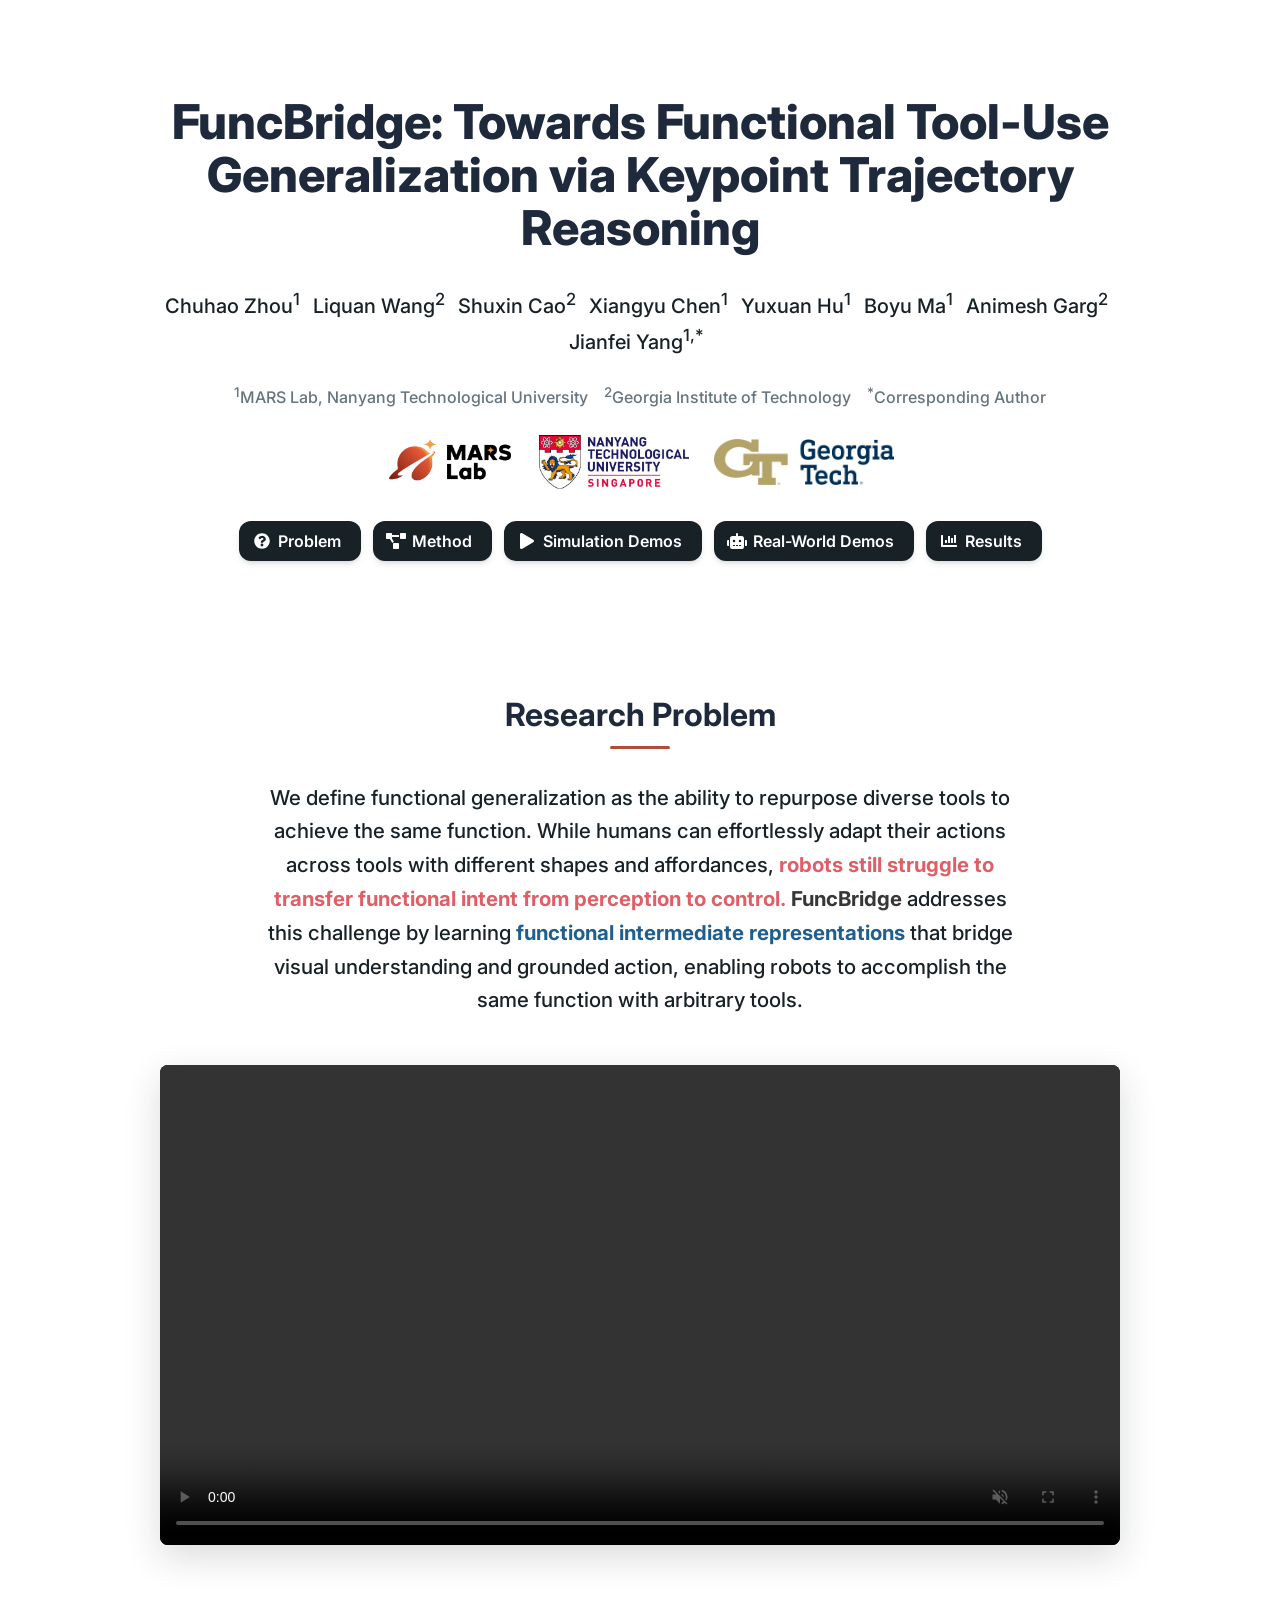
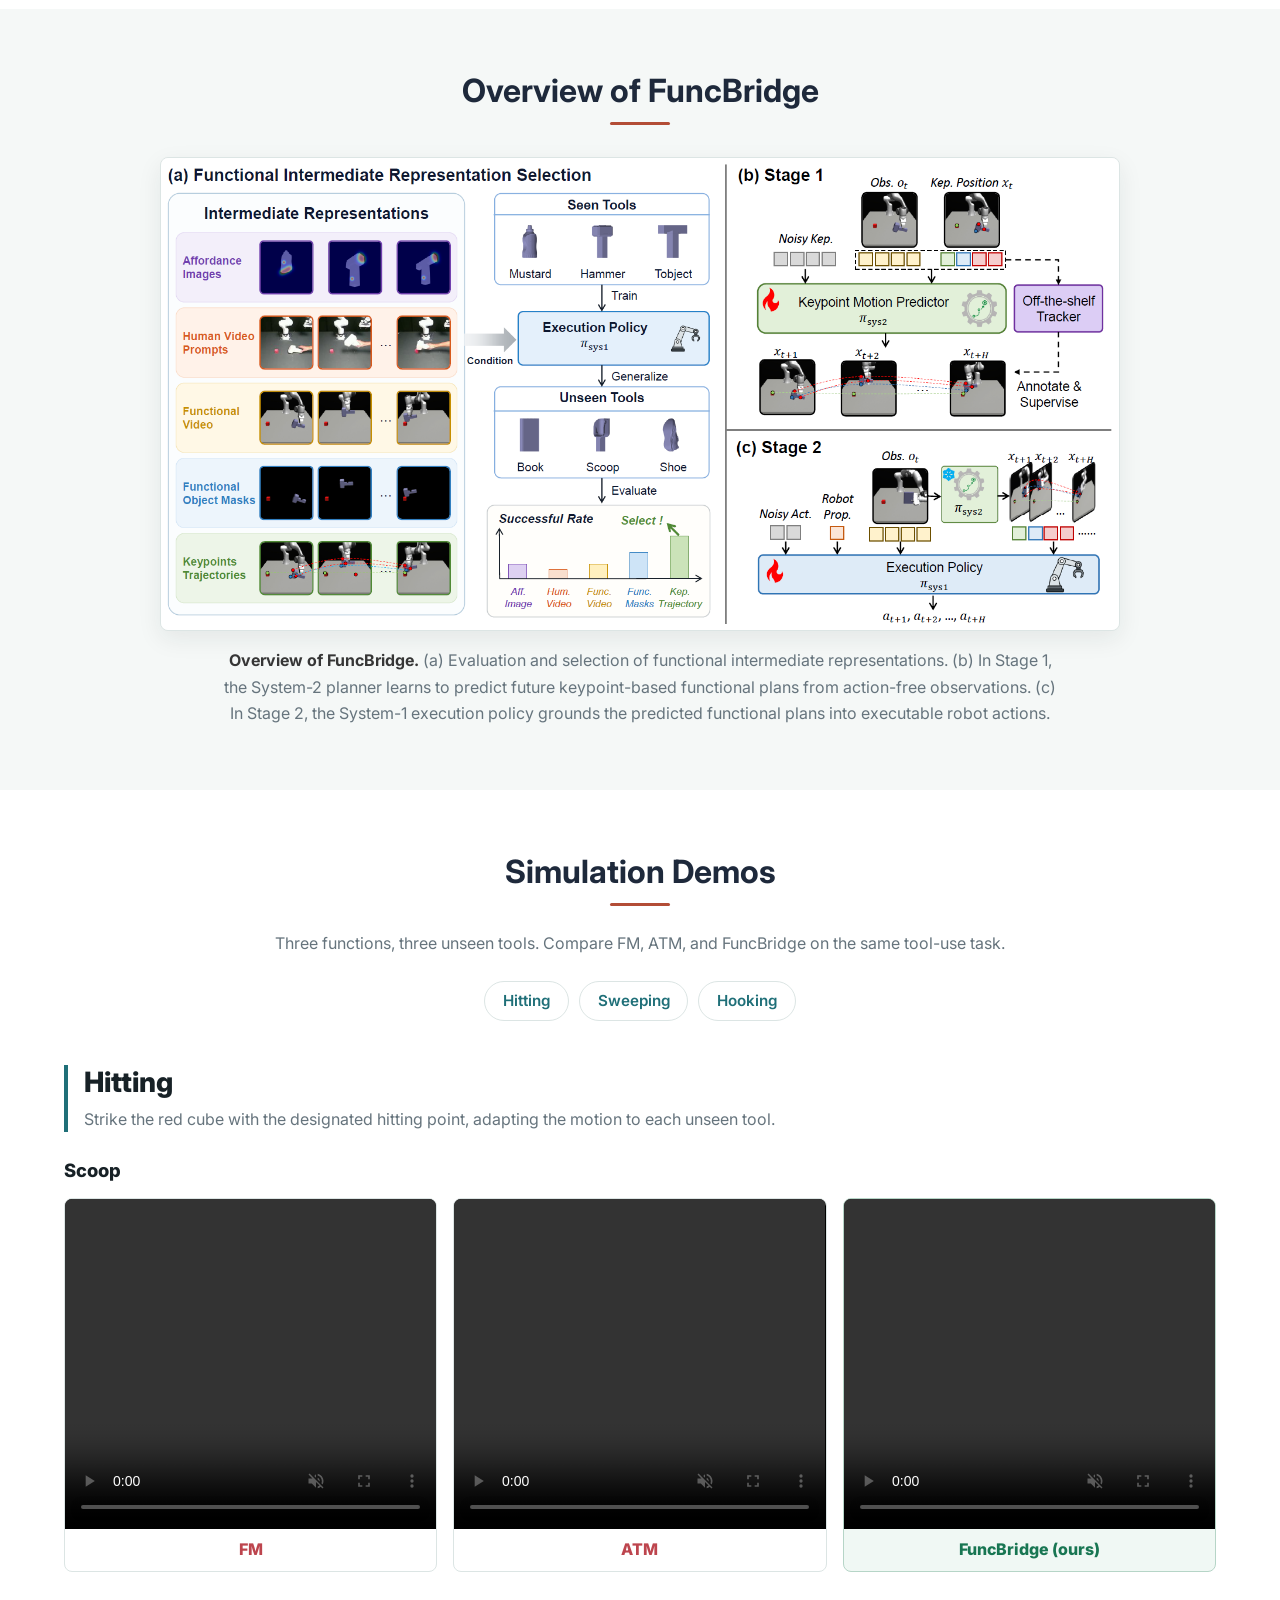
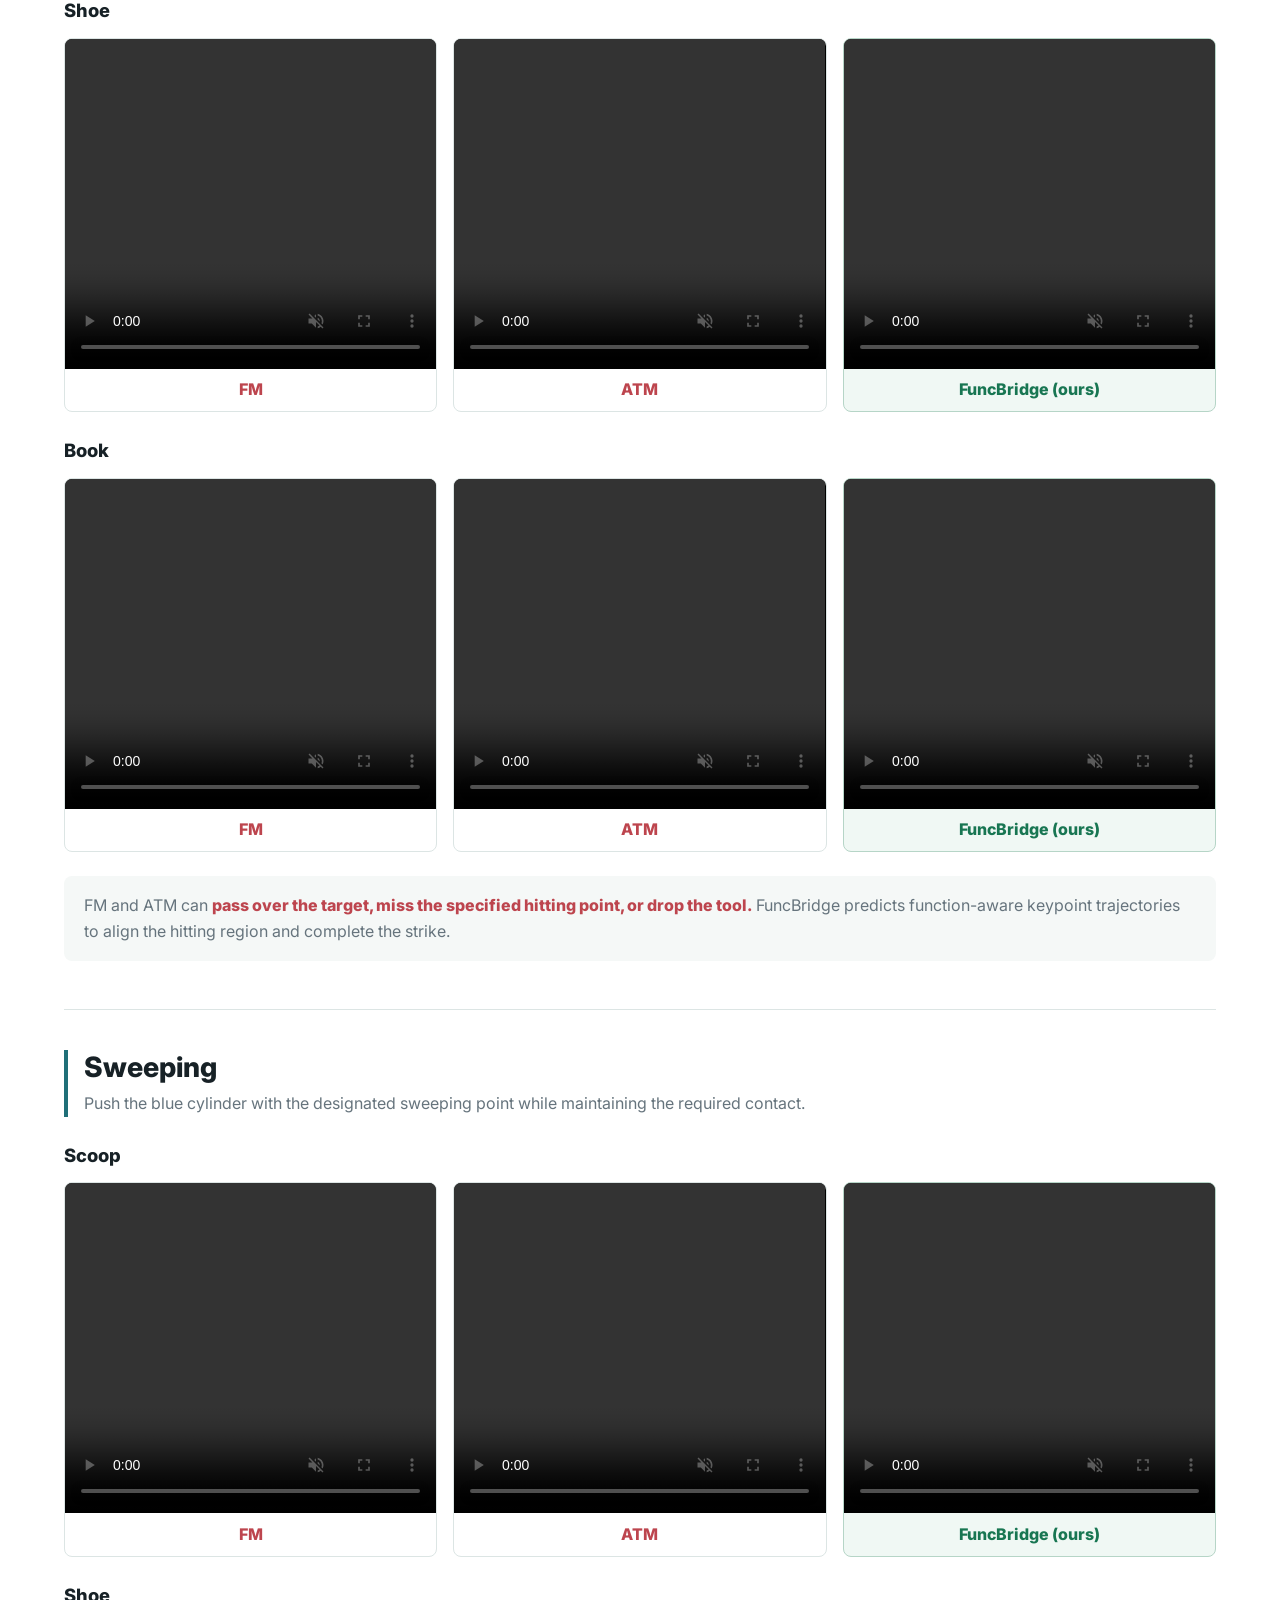
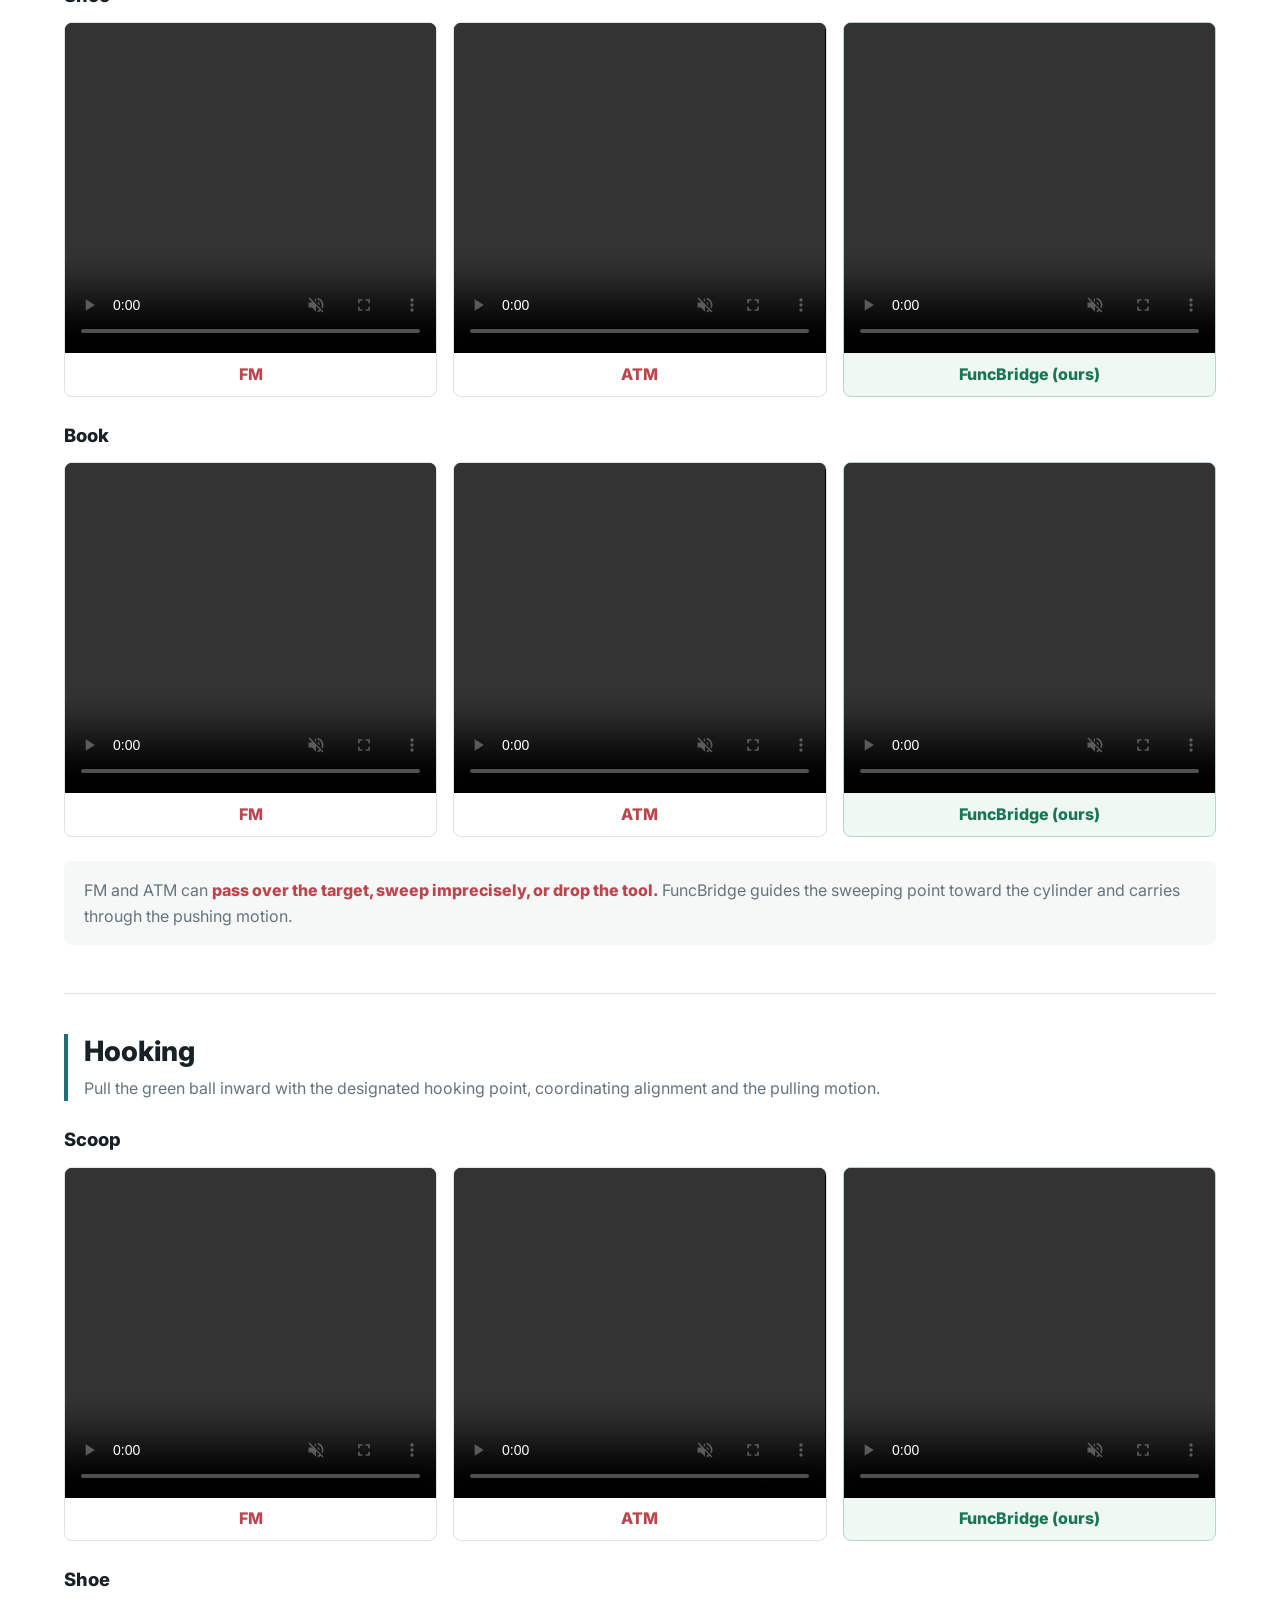
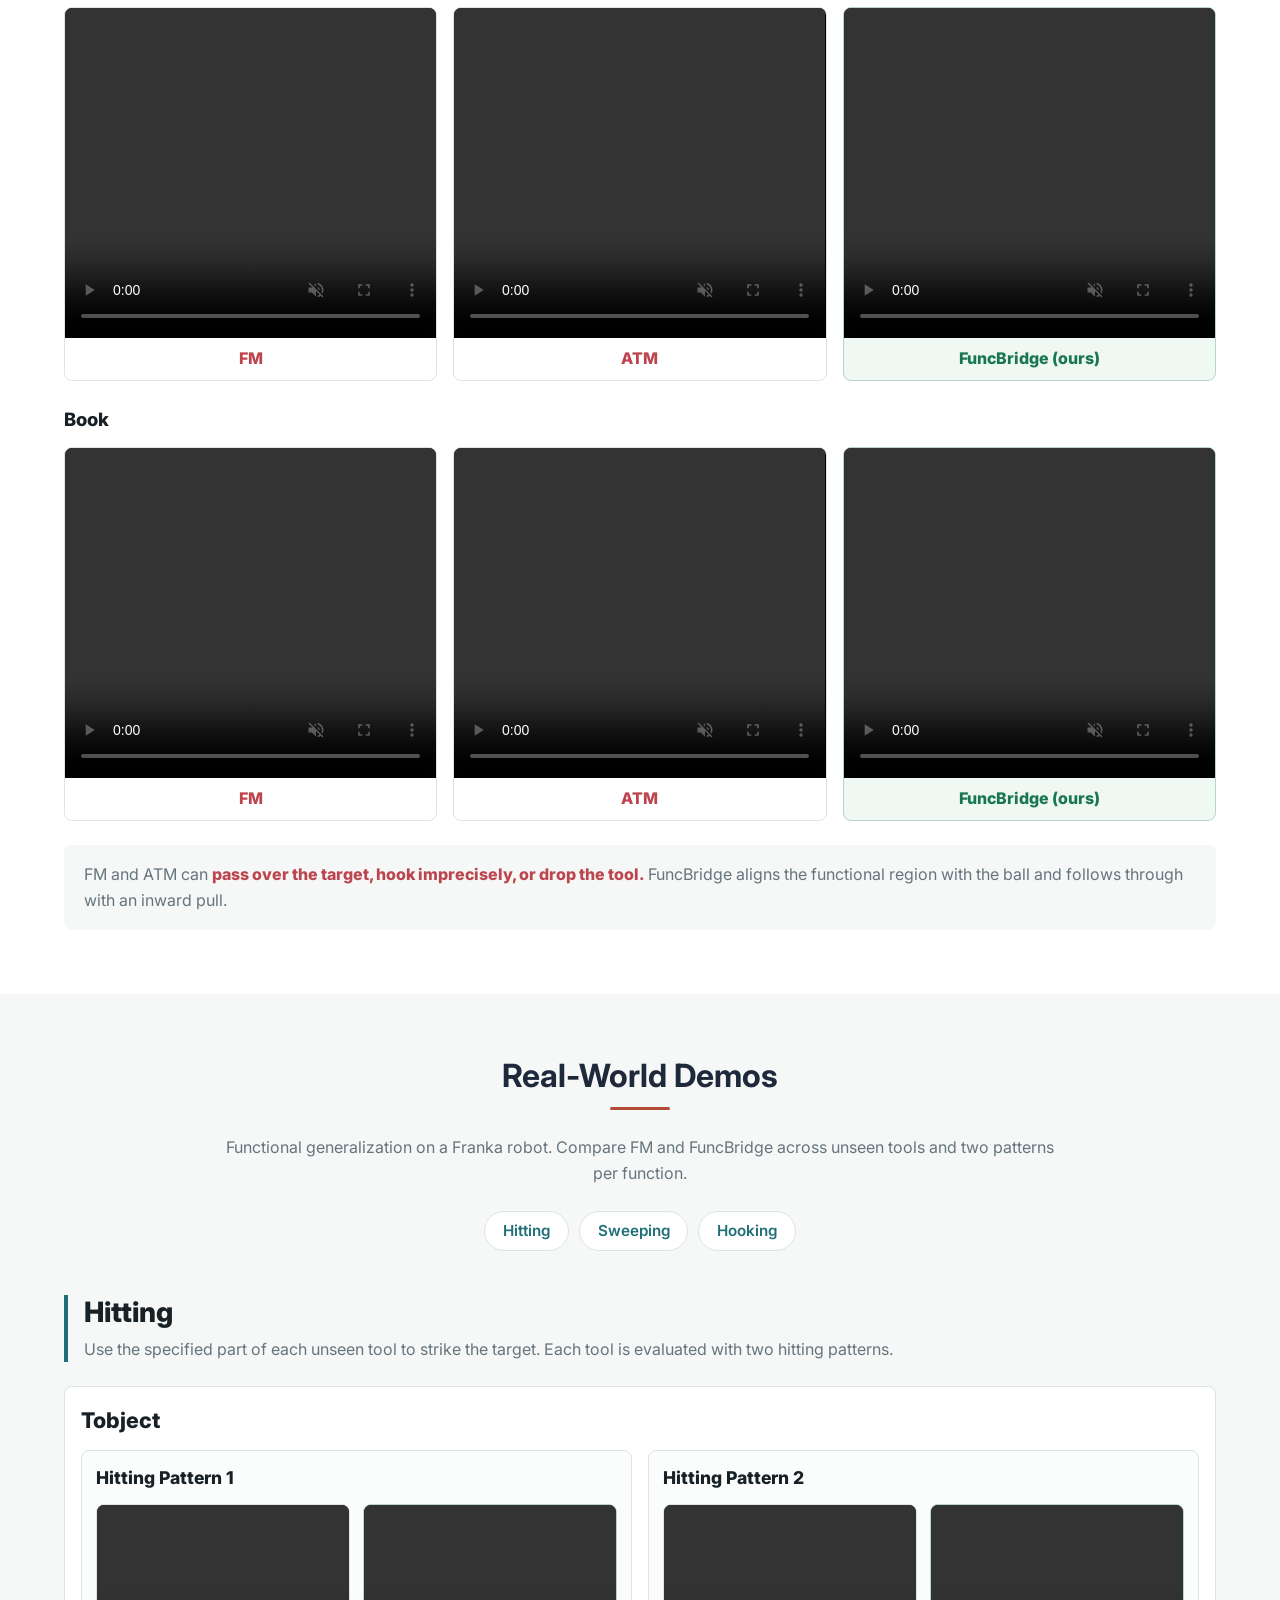
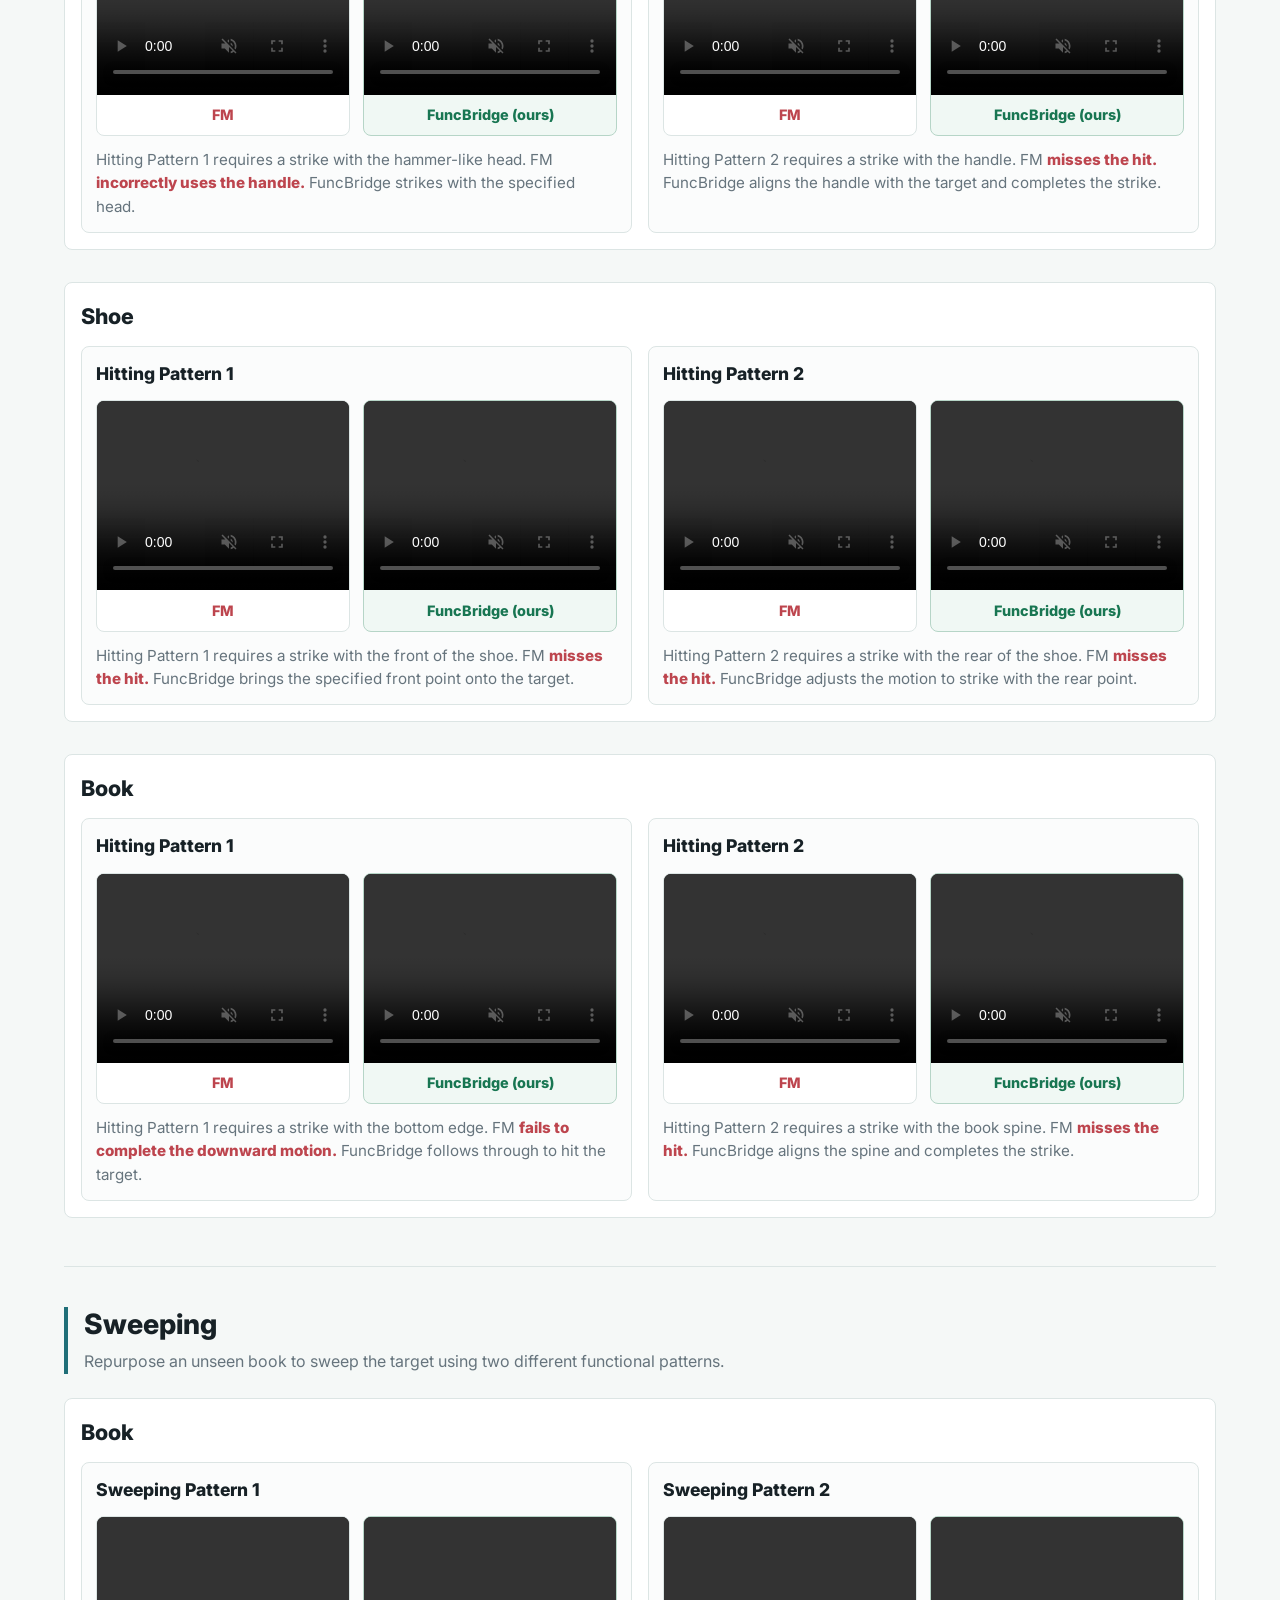
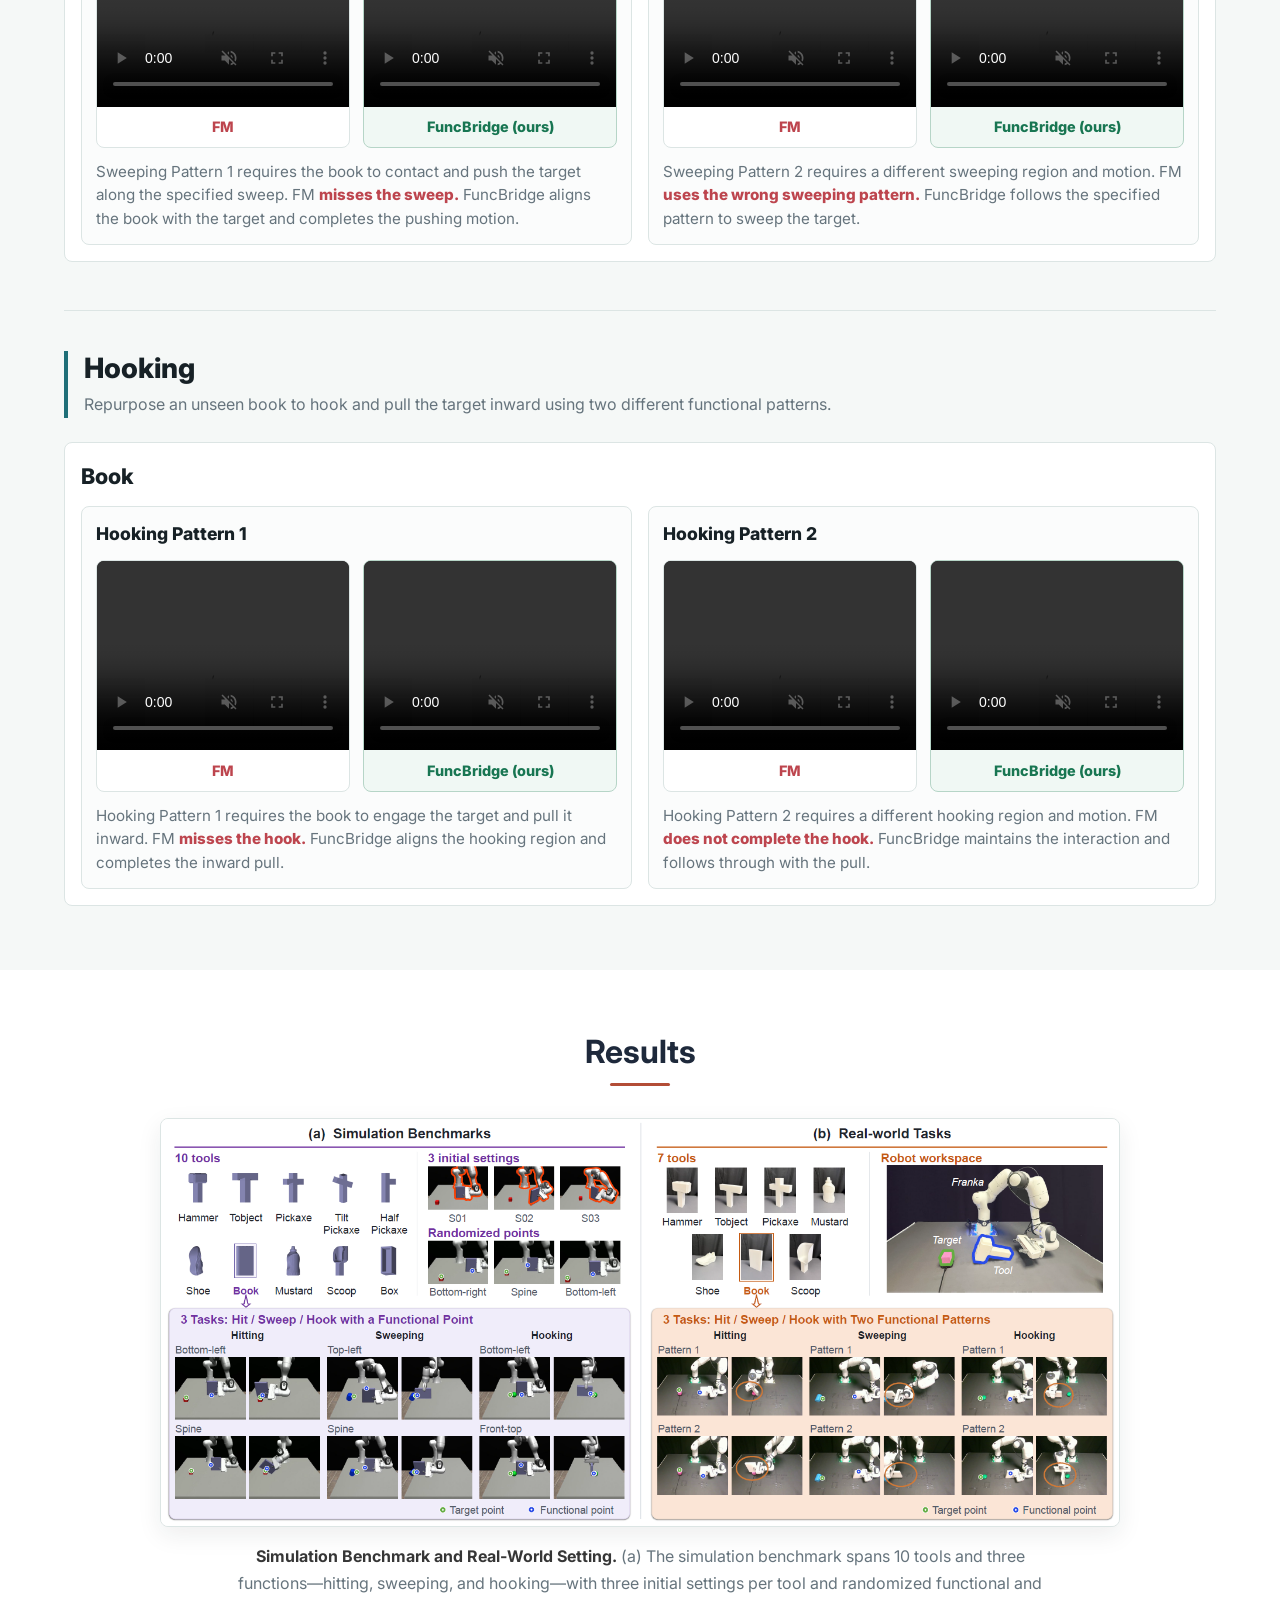
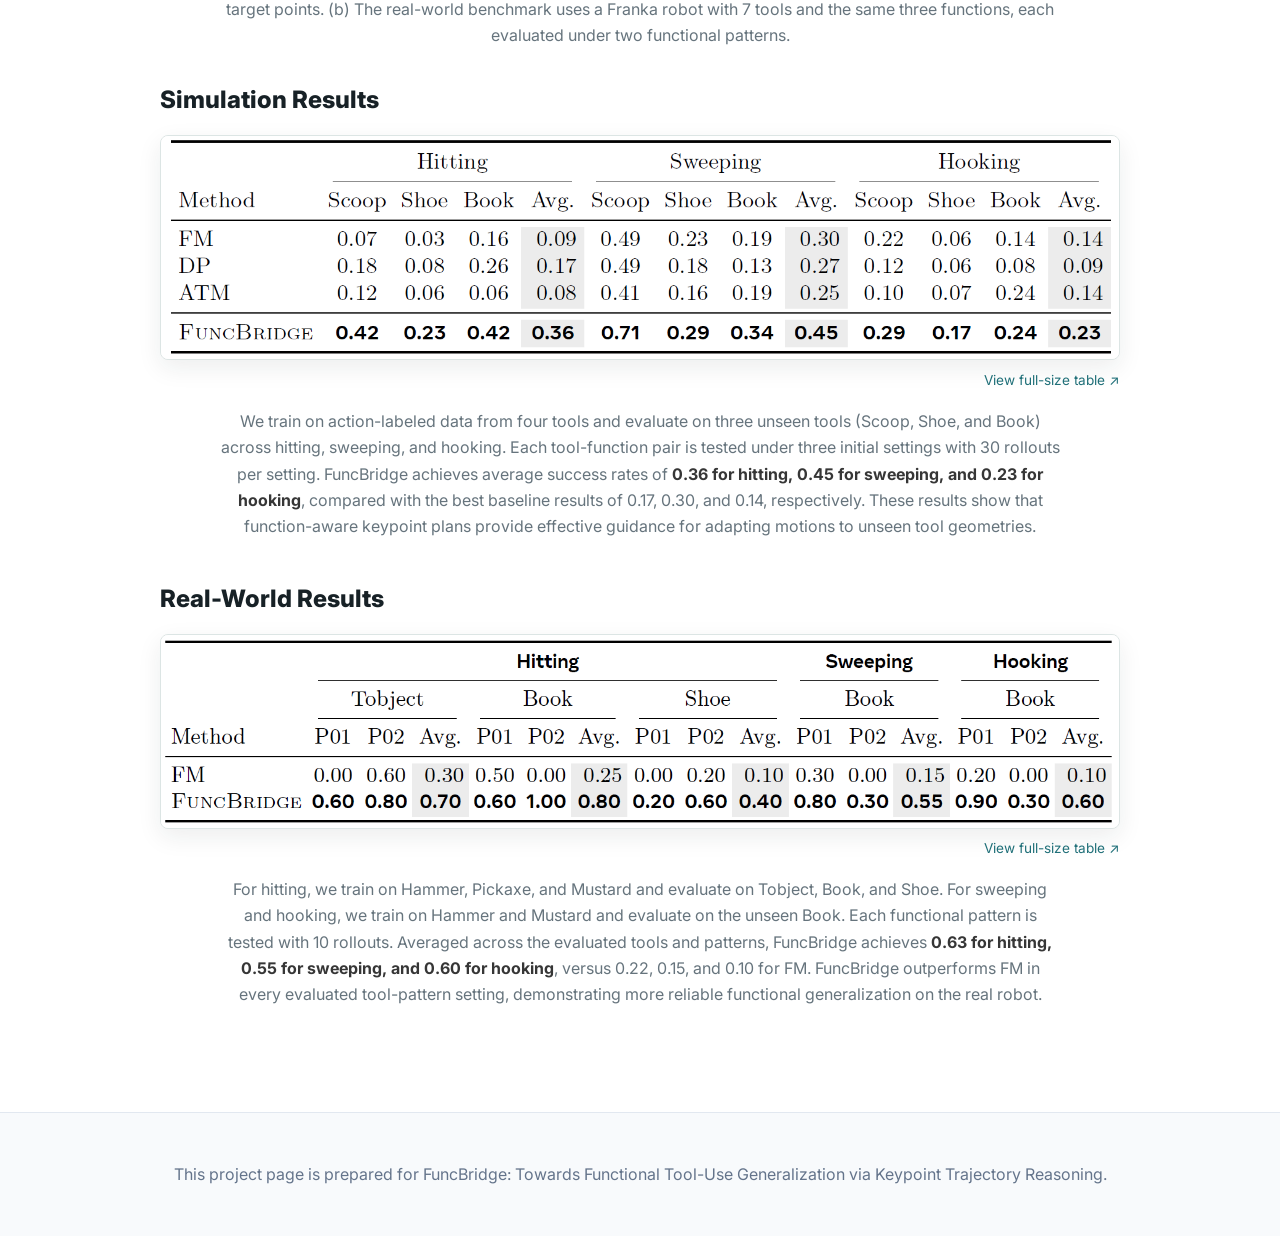
==== FuncBridge/index.html @ 4d9b16c4 "Update FuncBridge project page with multi-function demos" ====
<!DOCTYPE html>
<html lang="en">
<head>
  <meta charset="utf-8">
  <meta name="viewport" content="width=device-width, initial-scale=1">
  <meta name="title" content="FuncBridge: Towards Functional Tool-Use Generalization via Keypoint Trajectory Reasoning">
  <meta name="description" content="FuncBridge uses action-aware keypoint guidance to transfer tool-use functions to unseen tools.">
  <meta name="keywords" content="FuncBridge, functional generalization, robotic tool use, keypoint trajectories, affordance, manipulation">
  <meta name="author" content="Chuhao Zhou, Liquan Wang, Shuxin Cao, Xiangyu Chen, Yuxuan Hu, Boyu Ma, Animesh Garg, Jianfei Yang">
  <meta name="robots" content="index, follow">
  <meta name="theme-color" content="#1f6f78">

  <meta property="og:type" content="article">
  <meta property="og:site_name" content="FuncBridge Project Page">
  <meta property="og:title" content="FuncBridge: Towards Functional Tool-Use Generalization via Keypoint Trajectory Reasoning">
  <meta property="og:description" content="Action-aware keypoint guidance for functional tool-use generalization.">
  <meta property="og:image" content="static/images/figures/teaser_v2.png">
  <meta property="og:image:alt" content="FuncBridge teaser">

  <meta name="twitter:card" content="summary_large_image">
  <meta name="twitter:title" content="FuncBridge: Towards Functional Tool-Use Generalization via Keypoint Trajectory Reasoning">
  <meta name="twitter:description" content="Action-aware keypoint guidance for functional tool-use generalization.">
  <meta name="twitter:image" content="static/images/figures/teaser_v2.png">

  <meta name="citation_title" content="FuncBridge: Towards Functional Tool-Use Generalization via Keypoint Trajectory Reasoning">
  <meta name="citation_author" content="Zhou, Chuhao">
  <meta name="citation_author" content="Wang, Liquan">
  <meta name="citation_author" content="Cao, Shuxin">
  <meta name="citation_author" content="Chen, Xiangyu">
  <meta name="citation_author" content="Hu, Yuxuan">
  <meta name="citation_author" content="Ma, Boyu">
  <meta name="citation_author" content="Garg, Animesh">
  <meta name="citation_author" content="Yang, Jianfei">
  <meta name="citation_publication_date" content="2026">
  <meta name="citation_pdf_url" content="static/pdfs/FuncBridge_arXiv.pdf">

  <title>FuncBridge | Functional Tool-Use Generalization</title>

  <link rel="icon" type="image/svg+xml" href="static/images/favicon.svg">
  <link rel="stylesheet" href="static/css/bulma.min.css">
  <link rel="stylesheet" href="static/css/index.css">
  <link rel="preload" href="static/css/fontawesome.all.min.css" as="style" onload="this.onload=null;this.rel='stylesheet'">
  <noscript><link rel="stylesheet" href="static/css/fontawesome.all.min.css"></noscript>
  <link rel="preconnect" href="https://fonts.googleapis.com">
  <link rel="preconnect" href="https://fonts.gstatic.com" crossorigin>
  <link href="https://fonts.googleapis.com/css2?family=Inter:wght@400;500;600;700;800&display=swap" rel="stylesheet">

  <script defer src="static/js/fontawesome.all.min.js"></script>
  <script defer src="static/js/index.js"></script>
</head>
<body>
  <button class="scroll-to-top" onclick="scrollToTop()" title="Scroll to top" aria-label="Scroll to top">
    <i class="fas fa-chevron-up"></i>
  </button>

  <main id="main-content">
    <section class="hero publication-header forge-hero">
      <div class="hero-body">
        <div class="container is-max-desktop has-text-centered">
          <h1 class="title is-1 publication-title">FuncBridge: Towards Functional Tool-Use Generalization via Keypoint Trajectory Reasoning</h1>
          <div class="is-size-5 publication-authors">
            <span class="author-block">Chuhao Zhou<sup>1</sup></span>
            <span class="author-block">Liquan Wang<sup>2</sup></span>
            <span class="author-block">Shuxin Cao<sup>2</sup></span>
            <span class="author-block">Xiangyu Chen<sup>1</sup></span>
            <span class="author-block">Yuxuan Hu<sup>1</sup></span>
            <span class="author-block">Boyu Ma<sup>1</sup></span>
            <span class="author-block">Animesh Garg<sup>2</sup></span>
            <span class="author-block">Jianfei Yang<sup>1,*</sup></span>
          </div>
          <div class="is-size-5 publication-authors affiliations">
            <span><sup>1</sup>MARS Lab, Nanyang Technological University</span>
            <span><sup>2</sup>Georgia Institute of Technology</span>
            <span><sup>*</sup>Corresponding Author</span>
          </div>
          <div class="institution-logos" aria-label="Affiliated institutions">
            <img src="static/images/mars-lab.png" alt="MARS Lab logo">
            <img src="static/images/ntu.jpg" alt="Nanyang Technological University logo">
            <img src="static/images/GT.png" alt="Georgia Institute of Technology logo">
          </div>
          <div class="publication-links">
            <span class="link-block"><a href="#problem" class="external-link button is-normal is-rounded is-dark"><span class="icon"><i class="fas fa-question-circle"></i></span><span>Problem</span></a></span>
            <span class="link-block"><a href="#overview" class="external-link button is-normal is-rounded is-dark"><span class="icon"><i class="fas fa-project-diagram"></i></span><span>Method</span></a></span>
            <span class="link-block"><a href="#simulation-demos" class="external-link button is-normal is-rounded is-dark"><span class="icon"><i class="fas fa-play"></i></span><span>Simulation Demos</span></a></span>
            <span class="link-block"><a href="#real-world-demos" class="external-link button is-normal is-rounded is-dark"><span class="icon"><i class="fas fa-robot"></i></span><span>Real-World Demos</span></a></span>
            <span class="link-block"><a href="#results" class="external-link button is-normal is-rounded is-dark"><span class="icon"><i class="fas fa-chart-bar"></i></span><span>Results</span></a></span>
            <!-- <span class="link-block"><a href="#BibTeX" class="external-link button is-normal is-rounded is-dark"><span class="icon"><i class="fas fa-quote-right"></i></span><span>BibTex</span></a></span> -->
          </div>
        </div>
      </div>
    </section>

    <section class="section" id="problem">
      <div class="container is-max-desktop">
        <div class="columns is-centered has-text-centered">
          <div class="column is-four-fifths">
            <h2 class="title is-3">Research Problem</h2>
            <p class="lead-text">
              We define functional generalization as the ability to repurpose diverse tools to achieve the same function.
              While humans can effortlessly adapt their actions across tools with different shapes and affordances, <strong style="color: #df5f67;">robots still struggle to transfer functional intent from perception to control.</strong>
              <strong>FuncBridge</strong> addresses this challenge by learning <strong style="color: #1f5f8f;">functional intermediate representations</strong> that bridge visual understanding and grounded action, enabling robots to accomplish the same function with arbitrary tools.
            </p>
          </div>
        </div>
        <video class="main-video" autoplay controls muted loop playsinline preload="metadata">
          <source src="static/videos/intro_video.mp4" type="video/mp4">
        </video>
      </div>
    </section>

    <section class="section is-light" id="overview">
      <div class="container is-max-desktop">
        <h2 class="title is-3 has-text-centered">Overview of FuncBridge</h2>
        <figure class="figure-block">
          <img src="static/images/figures/main_pipeline.png" alt="FuncBridge method overview" loading="lazy">
          <figcaption>
            <strong>Overview of FuncBridge.</strong> (a) Evaluation and selection of functional intermediate representations. (b) In Stage 1,
            the System-2 planner learns to predict future keypoint-based functional plans from action-free observations. (c) In
            Stage 2, the System-1 execution policy grounds the predicted functional plans into executable robot actions.
          </figcaption>
        </figure>
      </div>
    </section>

    <section class="section demos-section" id="simulation-demos" aria-labelledby="simulation-title">
      <div class="container is-max-widescreen">
        <span id="demos" class="anchor-alias" aria-hidden="true"></span>
        <h2 class="title is-3 has-text-centered" id="simulation-title">Simulation Demos</h2>
        <p class="section-intro">Three functions, three unseen tools. Compare FM, ATM, and FuncBridge on the same tool-use task.</p>
        <nav class="function-nav" aria-label="Simulation functions"><a href="#simulation-hitting">Hitting</a><a href="#simulation-sweeping">Sweeping</a><a href="#simulation-hooking">Hooking</a></nav>
        <section class="function-block" id="simulation-hitting" aria-labelledby="simulation-hitting-title">
          <div class="function-heading">
            <h3 id="simulation-hitting-title">Hitting</h3>
            <p>Strike the red cube with the designated hitting point, adapting the motion to each unseen tool.</p>
          </div>
          <div class="simulation-tool">
            <h4 class="tool-demo-title">Scoop</h4>
            <div class="demo-grid method-demo-grid">
              <figure class="demo-video demo-video-fm">
                <video controls muted loop playsinline preload="none" data-autoplay aria-label="Simulation Hitting with Scoop — FM"><source src="static/videos/simulations/hitting/scoop/fm.mp4" type="video/mp4">Your browser does not support embedded video. <a href="static/videos/simulations/hitting/scoop/fm.mp4">Download this video</a>.</video>
                <figcaption class="method-caption caption-fm">FM</figcaption>
              </figure>
              <figure class="demo-video demo-video-fm">
                <video controls muted loop playsinline preload="none" data-autoplay aria-label="Simulation Hitting with Scoop — ATM"><source src="static/videos/simulations/hitting/scoop/atm.mp4" type="video/mp4">Your browser does not support embedded video. <a href="static/videos/simulations/hitting/scoop/atm.mp4">Download this video</a>.</video>
                <figcaption class="method-caption caption-fm">ATM</figcaption>
              </figure>
              <figure class="demo-video demo-video-ours">
                <video controls muted loop playsinline preload="none" data-autoplay aria-label="Simulation Hitting with Scoop — FuncBridge (ours)"><source src="static/videos/simulations/hitting/scoop/ours.mp4" type="video/mp4">Your browser does not support embedded video. <a href="static/videos/simulations/hitting/scoop/ours.mp4">Download this video</a>.</video>
                <figcaption class="method-caption caption-ours">FuncBridge (ours)</figcaption>
              </figure>
            </div>
          </div>
          <div class="simulation-tool">
            <h4 class="tool-demo-title">Shoe</h4>
            <div class="demo-grid method-demo-grid">
              <figure class="demo-video demo-video-fm">
                <video controls muted loop playsinline preload="none" data-autoplay aria-label="Simulation Hitting with Shoe — FM"><source src="static/videos/simulations/hitting/shoe/fm.mp4" type="video/mp4">Your browser does not support embedded video. <a href="static/videos/simulations/hitting/shoe/fm.mp4">Download this video</a>.</video>
                <figcaption class="method-caption caption-fm">FM</figcaption>
              </figure>
              <figure class="demo-video demo-video-fm">
                <video controls muted loop playsinline preload="none" data-autoplay aria-label="Simulation Hitting with Shoe — ATM"><source src="static/videos/simulations/hitting/shoe/atm.mp4" type="video/mp4">Your browser does not support embedded video. <a href="static/videos/simulations/hitting/shoe/atm.mp4">Download this video</a>.</video>
                <figcaption class="method-caption caption-fm">ATM</figcaption>
              </figure>
              <figure class="demo-video demo-video-ours">
                <video controls muted loop playsinline preload="none" data-autoplay aria-label="Simulation Hitting with Shoe — FuncBridge (ours)"><source src="static/videos/simulations/hitting/shoe/ours.mp4" type="video/mp4">Your browser does not support embedded video. <a href="static/videos/simulations/hitting/shoe/ours.mp4">Download this video</a>.</video>
                <figcaption class="method-caption caption-ours">FuncBridge (ours)</figcaption>
              </figure>
            </div>
          </div>
          <div class="simulation-tool">
            <h4 class="tool-demo-title">Book</h4>
            <div class="demo-grid method-demo-grid">
              <figure class="demo-video demo-video-fm">
                <video controls muted loop playsinline preload="none" data-autoplay aria-label="Simulation Hitting with Book — FM"><source src="static/videos/simulations/hitting/book/fm.mp4" type="video/mp4">Your browser does not support embedded video. <a href="static/videos/simulations/hitting/book/fm.mp4">Download this video</a>.</video>
                <figcaption class="method-caption caption-fm">FM</figcaption>
              </figure>
              <figure class="demo-video demo-video-fm">
                <video controls muted loop playsinline preload="none" data-autoplay aria-label="Simulation Hitting with Book — ATM"><source src="static/videos/simulations/hitting/book/atm.mp4" type="video/mp4">Your browser does not support embedded video. <a href="static/videos/simulations/hitting/book/atm.mp4">Download this video</a>.</video>
                <figcaption class="method-caption caption-fm">ATM</figcaption>
              </figure>
              <figure class="demo-video demo-video-ours">
                <video controls muted loop playsinline preload="none" data-autoplay aria-label="Simulation Hitting with Book — FuncBridge (ours)"><source src="static/videos/simulations/hitting/book/ours.mp4" type="video/mp4">Your browser does not support embedded video. <a href="static/videos/simulations/hitting/book/ours.mp4">Download this video</a>.</video>
                <figcaption class="method-caption caption-ours">FuncBridge (ours)</figcaption>
              </figure>
            </div>
          </div>
          <p class="demo-takeaway">FM and ATM can <strong class="failure-emphasis">pass over the target, miss the specified hitting point, or drop the tool.</strong> FuncBridge predicts function-aware keypoint trajectories to align the hitting region and complete the strike.</p>
        </section>

        <section class="function-block" id="simulation-sweeping" aria-labelledby="simulation-sweeping-title">
          <div class="function-heading">
            <h3 id="simulation-sweeping-title">Sweeping</h3>
            <p>Push the blue cylinder with the designated sweeping point while maintaining the required contact.</p>
          </div>
          <div class="simulation-tool">
            <h4 class="tool-demo-title">Scoop</h4>
            <div class="demo-grid method-demo-grid">
              <figure class="demo-video demo-video-fm">
                <video controls muted loop playsinline preload="none" data-autoplay aria-label="Simulation Sweeping with Scoop — FM"><source src="static/videos/simulations/sweeping/scoop/fm.mp4" type="video/mp4">Your browser does not support embedded video. <a href="static/videos/simulations/sweeping/scoop/fm.mp4">Download this video</a>.</video>
                <figcaption class="method-caption caption-fm">FM</figcaption>
              </figure>
              <figure class="demo-video demo-video-fm">
                <video controls muted loop playsinline preload="none" data-autoplay aria-label="Simulation Sweeping with Scoop — ATM"><source src="static/videos/simulations/sweeping/scoop/atm.mp4" type="video/mp4">Your browser does not support embedded video. <a href="static/videos/simulations/sweeping/scoop/atm.mp4">Download this video</a>.</video>
                <figcaption class="method-caption caption-fm">ATM</figcaption>
              </figure>
              <figure class="demo-video demo-video-ours">
                <video controls muted loop playsinline preload="none" data-autoplay aria-label="Simulation Sweeping with Scoop — FuncBridge (ours)"><source src="static/videos/simulations/sweeping/scoop/ours.mp4" type="video/mp4">Your browser does not support embedded video. <a href="static/videos/simulations/sweeping/scoop/ours.mp4">Download this video</a>.</video>
                <figcaption class="method-caption caption-ours">FuncBridge (ours)</figcaption>
              </figure>
            </div>
          </div>
          <div class="simulation-tool">
            <h4 class="tool-demo-title">Shoe</h4>
            <div class="demo-grid method-demo-grid">
              <figure class="demo-video demo-video-fm">
                <video controls muted loop playsinline preload="none" data-autoplay aria-label="Simulation Sweeping with Shoe — FM"><source src="static/videos/simulations/sweeping/shoe/fm.mp4" type="video/mp4">Your browser does not support embedded video. <a href="static/videos/simulations/sweeping/shoe/fm.mp4">Download this video</a>.</video>
                <figcaption class="method-caption caption-fm">FM</figcaption>
              </figure>
              <figure class="demo-video demo-video-fm">
                <video controls muted loop playsinline preload="none" data-autoplay aria-label="Simulation Sweeping with Shoe — ATM"><source src="static/videos/simulations/sweeping/shoe/atm.mp4" type="video/mp4">Your browser does not support embedded video. <a href="static/videos/simulations/sweeping/shoe/atm.mp4">Download this video</a>.</video>
                <figcaption class="method-caption caption-fm">ATM</figcaption>
              </figure>
              <figure class="demo-video demo-video-ours">
                <video controls muted loop playsinline preload="none" data-autoplay aria-label="Simulation Sweeping with Shoe — FuncBridge (ours)"><source src="static/videos/simulations/sweeping/shoe/ours.mp4" type="video/mp4">Your browser does not support embedded video. <a href="static/videos/simulations/sweeping/shoe/ours.mp4">Download this video</a>.</video>
                <figcaption class="method-caption caption-ours">FuncBridge (ours)</figcaption>
              </figure>
            </div>
          </div>
          <div class="simulation-tool">
            <h4 class="tool-demo-title">Book</h4>
            <div class="demo-grid method-demo-grid">
              <figure class="demo-video demo-video-fm">
                <video controls muted loop playsinline preload="none" data-autoplay aria-label="Simulation Sweeping with Book — FM"><source src="static/videos/simulations/sweeping/book/fm.mp4" type="video/mp4">Your browser does not support embedded video. <a href="static/videos/simulations/sweeping/book/fm.mp4">Download this video</a>.</video>
                <figcaption class="method-caption caption-fm">FM</figcaption>
              </figure>
              <figure class="demo-video demo-video-fm">
                <video controls muted loop playsinline preload="none" data-autoplay aria-label="Simulation Sweeping with Book — ATM"><source src="static/videos/simulations/sweeping/book/atm.mp4" type="video/mp4">Your browser does not support embedded video. <a href="static/videos/simulations/sweeping/book/atm.mp4">Download this video</a>.</video>
                <figcaption class="method-caption caption-fm">ATM</figcaption>
              </figure>
              <figure class="demo-video demo-video-ours">
                <video controls muted loop playsinline preload="none" data-autoplay aria-label="Simulation Sweeping with Book — FuncBridge (ours)"><source src="static/videos/simulations/sweeping/book/ours.mp4" type="video/mp4">Your browser does not support embedded video. <a href="static/videos/simulations/sweeping/book/ours.mp4">Download this video</a>.</video>
                <figcaption class="method-caption caption-ours">FuncBridge (ours)</figcaption>
              </figure>
            </div>
          </div>
          <p class="demo-takeaway">FM and ATM can <strong class="failure-emphasis">pass over the target, sweep imprecisely, or drop the tool.</strong> FuncBridge guides the sweeping point toward the cylinder and carries through the pushing motion.</p>
        </section>

        <section class="function-block" id="simulation-hooking" aria-labelledby="simulation-hooking-title">
          <div class="function-heading">
            <h3 id="simulation-hooking-title">Hooking</h3>
            <p>Pull the green ball inward with the designated hooking point, coordinating alignment and the pulling motion.</p>
          </div>
          <div class="simulation-tool">
            <h4 class="tool-demo-title">Scoop</h4>
            <div class="demo-grid method-demo-grid">
              <figure class="demo-video demo-video-fm">
                <video controls muted loop playsinline preload="none" data-autoplay aria-label="Simulation Hooking with Scoop — FM"><source src="static/videos/simulations/hooking/scoop/fm.mp4" type="video/mp4">Your browser does not support embedded video. <a href="static/videos/simulations/hooking/scoop/fm.mp4">Download this video</a>.</video>
                <figcaption class="method-caption caption-fm">FM</figcaption>
              </figure>
              <figure class="demo-video demo-video-fm">
                <video controls muted loop playsinline preload="none" data-autoplay aria-label="Simulation Hooking with Scoop — ATM"><source src="static/videos/simulations/hooking/scoop/atm.mp4" type="video/mp4">Your browser does not support embedded video. <a href="static/videos/simulations/hooking/scoop/atm.mp4">Download this video</a>.</video>
                <figcaption class="method-caption caption-fm">ATM</figcaption>
              </figure>
              <figure class="demo-video demo-video-ours">
                <video controls muted loop playsinline preload="none" data-autoplay aria-label="Simulation Hooking with Scoop — FuncBridge (ours)"><source src="static/videos/simulations/hooking/scoop/ours.mp4" type="video/mp4">Your browser does not support embedded video. <a href="static/videos/simulations/hooking/scoop/ours.mp4">Download this video</a>.</video>
                <figcaption class="method-caption caption-ours">FuncBridge (ours)</figcaption>
              </figure>
            </div>
          </div>
          <div class="simulation-tool">
            <h4 class="tool-demo-title">Shoe</h4>
            <div class="demo-grid method-demo-grid">
              <figure class="demo-video demo-video-fm">
                <video controls muted loop playsinline preload="none" data-autoplay aria-label="Simulation Hooking with Shoe — FM"><source src="static/videos/simulations/hooking/shoe/fm.mp4" type="video/mp4">Your browser does not support embedded video. <a href="static/videos/simulations/hooking/shoe/fm.mp4">Download this video</a>.</video>
                <figcaption class="method-caption caption-fm">FM</figcaption>
              </figure>
              <figure class="demo-video demo-video-fm">
                <video controls muted loop playsinline preload="none" data-autoplay aria-label="Simulation Hooking with Shoe — ATM"><source src="static/videos/simulations/hooking/shoe/atm.mp4" type="video/mp4">Your browser does not support embedded video. <a href="static/videos/simulations/hooking/shoe/atm.mp4">Download this video</a>.</video>
                <figcaption class="method-caption caption-fm">ATM</figcaption>
              </figure>
              <figure class="demo-video demo-video-ours">
                <video controls muted loop playsinline preload="none" data-autoplay aria-label="Simulation Hooking with Shoe — FuncBridge (ours)"><source src="static/videos/simulations/hooking/shoe/ours.mp4" type="video/mp4">Your browser does not support embedded video. <a href="static/videos/simulations/hooking/shoe/ours.mp4">Download this video</a>.</video>
                <figcaption class="method-caption caption-ours">FuncBridge (ours)</figcaption>
              </figure>
            </div>
          </div>
          <div class="simulation-tool">
            <h4 class="tool-demo-title">Book</h4>
            <div class="demo-grid method-demo-grid">
              <figure class="demo-video demo-video-fm">
                <video controls muted loop playsinline preload="none" data-autoplay aria-label="Simulation Hooking with Book — FM"><source src="static/videos/simulations/hooking/book/fm.mp4" type="video/mp4">Your browser does not support embedded video. <a href="static/videos/simulations/hooking/book/fm.mp4">Download this video</a>.</video>
                <figcaption class="method-caption caption-fm">FM</figcaption>
              </figure>
              <figure class="demo-video demo-video-fm">
                <video controls muted loop playsinline preload="none" data-autoplay aria-label="Simulation Hooking with Book — ATM"><source src="static/videos/simulations/hooking/book/atm.mp4" type="video/mp4">Your browser does not support embedded video. <a href="static/videos/simulations/hooking/book/atm.mp4">Download this video</a>.</video>
                <figcaption class="method-caption caption-fm">ATM</figcaption>
              </figure>
              <figure class="demo-video demo-video-ours">
                <video controls muted loop playsinline preload="none" data-autoplay aria-label="Simulation Hooking with Book — FuncBridge (ours)"><source src="static/videos/simulations/hooking/book/ours.mp4" type="video/mp4">Your browser does not support embedded video. <a href="static/videos/simulations/hooking/book/ours.mp4">Download this video</a>.</video>
                <figcaption class="method-caption caption-ours">FuncBridge (ours)</figcaption>
              </figure>
            </div>
          </div>
          <p class="demo-takeaway">FM and ATM can <strong class="failure-emphasis">pass over the target, hook imprecisely, or drop the tool.</strong> FuncBridge aligns the functional region with the ball and follows through with an inward pull.</p>
        </section>
      </div>
    </section>

    <section class="section is-light demos-section" id="real-world-demos" aria-labelledby="real-world-title">
      <div class="container is-max-widescreen">
        <h2 class="title is-3 has-text-centered" id="real-world-title">Real-World Demos</h2>
        <p class="section-intro">Functional generalization on a Franka robot. Compare FM and FuncBridge across unseen tools and two patterns per function.</p>
        <nav class="function-nav" aria-label="Real-world functions"><a href="#real-world-hitting">Hitting</a><a href="#real-world-sweeping">Sweeping</a><a href="#real-world-hooking">Hooking</a></nav>
        <section class="function-block" id="real-world-hitting" aria-labelledby="real-world-hitting-title">
          <div class="function-heading">
            <h3 id="real-world-hitting-title">Hitting</h3>
            <p>Use the specified part of each unseen tool to strike the target. Each tool is evaluated with two hitting patterns.</p>
          </div>
          <div class="real-world-demos">
            <article class="real-world-tool">
              <h4>Tobject</h4>
              <div class="tool-pattern-row">
                <div class="functional-pattern">
                  <h5>Hitting Pattern 1</h5>
                  <div class="real-world-pair">
                    <figure class="demo-video demo-video-fm">
                      <video controls muted loop playsinline preload="none" data-autoplay aria-label="Real-world Hitting with Tobject, Pattern 1 — FM"><source src="static/videos/real-world/hitting/tobject-1/fm.mp4" type="video/mp4">Your browser does not support embedded video. <a href="static/videos/real-world/hitting/tobject-1/fm.mp4">Download this video</a>.</video>
                      <figcaption class="method-caption caption-fm">FM</figcaption>
                    </figure>
                    <figure class="demo-video demo-video-ours">
                      <video controls muted loop playsinline preload="none" data-autoplay aria-label="Real-world Hitting with Tobject, Pattern 1 — FuncBridge (ours)"><source src="static/videos/real-world/hitting/tobject-1/ours.mp4" type="video/mp4">Your browser does not support embedded video. <a href="static/videos/real-world/hitting/tobject-1/ours.mp4">Download this video</a>.</video>
                      <figcaption class="method-caption caption-ours">FuncBridge (ours)</figcaption>
                    </figure>
                  </div>
                  <p class="pattern-note">Hitting Pattern 1 requires a strike with the hammer-like head. FM <strong class="failure-emphasis">incorrectly uses the handle.</strong> FuncBridge strikes with the specified head.</p>
                </div>
                <div class="functional-pattern">
                  <h5>Hitting Pattern 2</h5>
                  <div class="real-world-pair">
                    <figure class="demo-video demo-video-fm">
                      <video controls muted loop playsinline preload="none" data-autoplay aria-label="Real-world Hitting with Tobject, Pattern 2 — FM"><source src="static/videos/real-world/hitting/tobject-2/fm.mp4" type="video/mp4">Your browser does not support embedded video. <a href="static/videos/real-world/hitting/tobject-2/fm.mp4">Download this video</a>.</video>
                      <figcaption class="method-caption caption-fm">FM</figcaption>
                    </figure>
                    <figure class="demo-video demo-video-ours">
                      <video controls muted loop playsinline preload="none" data-autoplay aria-label="Real-world Hitting with Tobject, Pattern 2 — FuncBridge (ours)"><source src="static/videos/real-world/hitting/tobject-2/ours.mp4" type="video/mp4">Your browser does not support embedded video. <a href="static/videos/real-world/hitting/tobject-2/ours.mp4">Download this video</a>.</video>
                      <figcaption class="method-caption caption-ours">FuncBridge (ours)</figcaption>
                    </figure>
                  </div>
                  <p class="pattern-note">Hitting Pattern 2 requires a strike with the handle. FM <strong class="failure-emphasis">misses the hit.</strong> FuncBridge aligns the handle with the target and completes the strike.</p>
                </div>
              </div>
            </article>
            <article class="real-world-tool">
              <h4>Shoe</h4>
              <div class="tool-pattern-row">
                <div class="functional-pattern">
                  <h5>Hitting Pattern 1</h5>
                  <div class="real-world-pair">
                    <figure class="demo-video demo-video-fm">
                      <video controls muted loop playsinline preload="none" data-autoplay aria-label="Real-world Hitting with Shoe, Pattern 1 — FM"><source src="static/videos/real-world/hitting/shoe-1/fm.mp4" type="video/mp4">Your browser does not support embedded video. <a href="static/videos/real-world/hitting/shoe-1/fm.mp4">Download this video</a>.</video>
                      <figcaption class="method-caption caption-fm">FM</figcaption>
                    </figure>
                    <figure class="demo-video demo-video-ours">
                      <video controls muted loop playsinline preload="none" data-autoplay aria-label="Real-world Hitting with Shoe, Pattern 1 — FuncBridge (ours)"><source src="static/videos/real-world/hitting/shoe-1/ours.mp4" type="video/mp4">Your browser does not support embedded video. <a href="static/videos/real-world/hitting/shoe-1/ours.mp4">Download this video</a>.</video>
                      <figcaption class="method-caption caption-ours">FuncBridge (ours)</figcaption>
                    </figure>
                  </div>
                  <p class="pattern-note">Hitting Pattern 1 requires a strike with the front of the shoe. FM <strong class="failure-emphasis">misses the hit.</strong> FuncBridge brings the specified front point onto the target.</p>
                </div>
                <div class="functional-pattern">
                  <h5>Hitting Pattern 2</h5>
                  <div class="real-world-pair">
                    <figure class="demo-video demo-video-fm">
                      <video controls muted loop playsinline preload="none" data-autoplay aria-label="Real-world Hitting with Shoe, Pattern 2 — FM"><source src="static/videos/real-world/hitting/shoe-2/fm.mp4" type="video/mp4">Your browser does not support embedded video. <a href="static/videos/real-world/hitting/shoe-2/fm.mp4">Download this video</a>.</video>
                      <figcaption class="method-caption caption-fm">FM</figcaption>
                    </figure>
                    <figure class="demo-video demo-video-ours">
                      <video controls muted loop playsinline preload="none" data-autoplay aria-label="Real-world Hitting with Shoe, Pattern 2 — FuncBridge (ours)"><source src="static/videos/real-world/hitting/shoe-2/ours.mp4" type="video/mp4">Your browser does not support embedded video. <a href="static/videos/real-world/hitting/shoe-2/ours.mp4">Download this video</a>.</video>
                      <figcaption class="method-caption caption-ours">FuncBridge (ours)</figcaption>
                    </figure>
                  </div>
                  <p class="pattern-note">Hitting Pattern 2 requires a strike with the rear of the shoe. FM <strong class="failure-emphasis">misses the hit.</strong> FuncBridge adjusts the motion to strike with the rear point.</p>
                </div>
              </div>
            </article>
            <article class="real-world-tool">
              <h4>Book</h4>
              <div class="tool-pattern-row">
                <div class="functional-pattern">
                  <h5>Hitting Pattern 1</h5>
                  <div class="real-world-pair">
                    <figure class="demo-video demo-video-fm">
                      <video controls muted loop playsinline preload="none" data-autoplay aria-label="Real-world Hitting with Book, Pattern 1 — FM"><source src="static/videos/real-world/hitting/book-1/fm.mp4" type="video/mp4">Your browser does not support embedded video. <a href="static/videos/real-world/hitting/book-1/fm.mp4">Download this video</a>.</video>
                      <figcaption class="method-caption caption-fm">FM</figcaption>
                    </figure>
                    <figure class="demo-video demo-video-ours">
                      <video controls muted loop playsinline preload="none" data-autoplay aria-label="Real-world Hitting with Book, Pattern 1 — FuncBridge (ours)"><source src="static/videos/real-world/hitting/book-1/ours.mp4" type="video/mp4">Your browser does not support embedded video. <a href="static/videos/real-world/hitting/book-1/ours.mp4">Download this video</a>.</video>
                      <figcaption class="method-caption caption-ours">FuncBridge (ours)</figcaption>
                    </figure>
                  </div>
                  <p class="pattern-note">Hitting Pattern 1 requires a strike with the bottom edge. FM <strong class="failure-emphasis">fails to complete the downward motion.</strong> FuncBridge follows through to hit the target.</p>
                </div>
                <div class="functional-pattern">
                  <h5>Hitting Pattern 2</h5>
                  <div class="real-world-pair">
                    <figure class="demo-video demo-video-fm">
                      <video controls muted loop playsinline preload="none" data-autoplay aria-label="Real-world Hitting with Book, Pattern 2 — FM"><source src="static/videos/real-world/hitting/book-2/fm.mp4" type="video/mp4">Your browser does not support embedded video. <a href="static/videos/real-world/hitting/book-2/fm.mp4">Download this video</a>.</video>
                      <figcaption class="method-caption caption-fm">FM</figcaption>
                    </figure>
                    <figure class="demo-video demo-video-ours">
                      <video controls muted loop playsinline preload="none" data-autoplay aria-label="Real-world Hitting with Book, Pattern 2 — FuncBridge (ours)"><source src="static/videos/real-world/hitting/book-2/ours.mp4" type="video/mp4">Your browser does not support embedded video. <a href="static/videos/real-world/hitting/book-2/ours.mp4">Download this video</a>.</video>
                      <figcaption class="method-caption caption-ours">FuncBridge (ours)</figcaption>
                    </figure>
                  </div>
                  <p class="pattern-note">Hitting Pattern 2 requires a strike with the book spine. FM <strong class="failure-emphasis">misses the hit.</strong> FuncBridge aligns the spine and completes the strike.</p>
                </div>
              </div>
            </article>
          </div>
        </section>

        <section class="function-block" id="real-world-sweeping" aria-labelledby="real-world-sweeping-title">
          <div class="function-heading">
            <h3 id="real-world-sweeping-title">Sweeping</h3>
            <p>Repurpose an unseen book to sweep the target using two different functional patterns.</p>
          </div>
          <div class="real-world-demos">
            <article class="real-world-tool">
              <h4>Book</h4>
              <div class="tool-pattern-row">
                <div class="functional-pattern">
                  <h5>Sweeping Pattern 1</h5>
                  <div class="real-world-pair">
                    <figure class="demo-video demo-video-fm">
                      <video controls muted loop playsinline preload="none" data-autoplay aria-label="Real-world Sweeping with Book, Pattern 1 — FM"><source src="static/videos/real-world/sweeping/book-1/fm.mp4" type="video/mp4">Your browser does not support embedded video. <a href="static/videos/real-world/sweeping/book-1/fm.mp4">Download this video</a>.</video>
                      <figcaption class="method-caption caption-fm">FM</figcaption>
                    </figure>
                    <figure class="demo-video demo-video-ours">
                      <video controls muted loop playsinline preload="none" data-autoplay aria-label="Real-world Sweeping with Book, Pattern 1 — FuncBridge (ours)"><source src="static/videos/real-world/sweeping/book-1/ours.mp4" type="video/mp4">Your browser does not support embedded video. <a href="static/videos/real-world/sweeping/book-1/ours.mp4">Download this video</a>.</video>
                      <figcaption class="method-caption caption-ours">FuncBridge (ours)</figcaption>
                    </figure>
                  </div>
                  <p class="pattern-note">Sweeping Pattern 1 requires the book to contact and push the target along the specified sweep. FM <strong class="failure-emphasis">misses the sweep.</strong> FuncBridge aligns the book with the target and completes the pushing motion.</p>
                </div>
                <div class="functional-pattern">
                  <h5>Sweeping Pattern 2</h5>
                  <div class="real-world-pair">
                    <figure class="demo-video demo-video-fm">
                      <video controls muted loop playsinline preload="none" data-autoplay aria-label="Real-world Sweeping with Book, Pattern 2 — FM"><source src="static/videos/real-world/sweeping/book-2/fm.mp4" type="video/mp4">Your browser does not support embedded video. <a href="static/videos/real-world/sweeping/book-2/fm.mp4">Download this video</a>.</video>
                      <figcaption class="method-caption caption-fm">FM</figcaption>
                    </figure>
                    <figure class="demo-video demo-video-ours">
                      <video controls muted loop playsinline preload="none" data-autoplay aria-label="Real-world Sweeping with Book, Pattern 2 — FuncBridge (ours)"><source src="static/videos/real-world/sweeping/book-2/ours.mp4" type="video/mp4">Your browser does not support embedded video. <a href="static/videos/real-world/sweeping/book-2/ours.mp4">Download this video</a>.</video>
                      <figcaption class="method-caption caption-ours">FuncBridge (ours)</figcaption>
                    </figure>
                  </div>
                  <p class="pattern-note">Sweeping Pattern 2 requires a different sweeping region and motion. FM <strong class="failure-emphasis">uses the wrong sweeping pattern.</strong> FuncBridge follows the specified pattern to sweep the target.</p>
                </div>
              </div>
            </article>
          </div>
        </section>

        <section class="function-block" id="real-world-hooking" aria-labelledby="real-world-hooking-title">
          <div class="function-heading">
            <h3 id="real-world-hooking-title">Hooking</h3>
            <p>Repurpose an unseen book to hook and pull the target inward using two different functional patterns.</p>
          </div>
          <div class="real-world-demos">
            <article class="real-world-tool">
              <h4>Book</h4>
              <div class="tool-pattern-row">
                <div class="functional-pattern">
                  <h5>Hooking Pattern 1</h5>
                  <div class="real-world-pair">
                    <figure class="demo-video demo-video-fm">
                      <video controls muted loop playsinline preload="none" data-autoplay aria-label="Real-world Hooking with Book, Pattern 1 — FM"><source src="static/videos/real-world/hooking/book-1/fm.mp4" type="video/mp4">Your browser does not support embedded video. <a href="static/videos/real-world/hooking/book-1/fm.mp4">Download this video</a>.</video>
                      <figcaption class="method-caption caption-fm">FM</figcaption>
                    </figure>
                    <figure class="demo-video demo-video-ours">
                      <video controls muted loop playsinline preload="none" data-autoplay aria-label="Real-world Hooking with Book, Pattern 1 — FuncBridge (ours)"><source src="static/videos/real-world/hooking/book-1/ours.mp4" type="video/mp4">Your browser does not support embedded video. <a href="static/videos/real-world/hooking/book-1/ours.mp4">Download this video</a>.</video>
                      <figcaption class="method-caption caption-ours">FuncBridge (ours)</figcaption>
                    </figure>
                  </div>
                  <p class="pattern-note">Hooking Pattern 1 requires the book to engage the target and pull it inward. FM <strong class="failure-emphasis">misses the hook.</strong> FuncBridge aligns the hooking region and completes the inward pull.</p>
                </div>
                <div class="functional-pattern">
                  <h5>Hooking Pattern 2</h5>
                  <div class="real-world-pair">
                    <figure class="demo-video demo-video-fm">
                      <video controls muted loop playsinline preload="none" data-autoplay aria-label="Real-world Hooking with Book, Pattern 2 — FM"><source src="static/videos/real-world/hooking/book-2/fm.mp4" type="video/mp4">Your browser does not support embedded video. <a href="static/videos/real-world/hooking/book-2/fm.mp4">Download this video</a>.</video>
                      <figcaption class="method-caption caption-fm">FM</figcaption>
                    </figure>
                    <figure class="demo-video demo-video-ours">
                      <video controls muted loop playsinline preload="none" data-autoplay aria-label="Real-world Hooking with Book, Pattern 2 — FuncBridge (ours)"><source src="static/videos/real-world/hooking/book-2/ours.mp4" type="video/mp4">Your browser does not support embedded video. <a href="static/videos/real-world/hooking/book-2/ours.mp4">Download this video</a>.</video>
                      <figcaption class="method-caption caption-ours">FuncBridge (ours)</figcaption>
                    </figure>
                  </div>
                  <p class="pattern-note">Hooking Pattern 2 requires a different hooking region and motion. FM <strong class="failure-emphasis">does not complete the hook.</strong> FuncBridge maintains the interaction and follows through with the pull.</p>
                </div>
              </div>
            </article>
          </div>
        </section>
      </div>
    </section>

    <section class="section" id="results">
      <div class="container is-max-desktop">
        <h2 class="title is-3 has-text-centered">Results</h2>
        <figure class="figure-block">
          <img src="static/images/figures/experiments_settings.png" alt="Simulation benchmark with 10 tools and real-world benchmark with 7 tools, spanning hitting, sweeping, and hooking" loading="lazy">
          <figcaption>
            <strong>Simulation Benchmark and Real-World Setting.</strong> (a) The simulation benchmark spans 10 tools and three functions—hitting, sweeping, and hooking—with three initial settings per tool and randomized functional and target points. (b) The real-world benchmark uses a Franka robot with 7 tools and the same three functions, each evaluated under two functional patterns.
          </figcaption>
        </figure>

        <h3 class="demo-section-title">Simulation Results</h3>
        <figure class="result-table-figure">
          <img src="static/images/tables/simulation%20results.png" alt="Simulation success rates for hitting, sweeping, and hooking on Scoop, Shoe, and Book" loading="lazy">
          <a class="result-table-link" href="static/images/tables/simulation%20results.png" target="_blank" rel="noopener">View full-size table <span aria-hidden="true">↗</span></a>
          <figcaption>
            We train on action-labeled data from four tools and evaluate on three unseen tools (Scoop, Shoe, and Book) across hitting, sweeping, and hooking. Each tool-function pair is tested under three initial settings with 30 rollouts per setting. FuncBridge achieves average success rates of <strong>0.36 for hitting, 0.45 for sweeping, and 0.23 for hooking</strong>, compared with the best baseline results of 0.17, 0.30, and 0.14, respectively. These results show that function-aware keypoint plans provide effective guidance for adapting motions to unseen tool geometries.
          </figcaption>
        </figure>

        <h3 class="demo-section-title">Real-World Results</h3>
        <figure class="result-table-figure">
          <img src="static/images/tables/real-world%20results.png" alt="Real-world success rates for hitting on Tobject, Book, and Shoe, and sweeping and hooking on Book" loading="lazy">
          <a class="result-table-link" href="static/images/tables/real-world%20results.png" target="_blank" rel="noopener">View full-size table <span aria-hidden="true">↗</span></a>
          <figcaption>
            For hitting, we train on Hammer, Pickaxe, and Mustard and evaluate on Tobject, Book, and Shoe. For sweeping and hooking, we train on Hammer and Mustard and evaluate on the unseen Book. Each functional pattern is tested with 10 rollouts. Averaged across the evaluated tools and patterns, FuncBridge achieves <strong>0.63 for hitting, 0.55 for sweeping, and 0.60 for hooking</strong>, versus 0.22, 0.15, and 0.10 for FM. FuncBridge outperforms FM in every evaluated tool-pattern setting, demonstrating more reliable functional generalization on the real robot.
          </figcaption>
        </figure>
      </div>
    </section>

    <!-- <section class="section" id="BibTeX">
      <div class="container is-max-desktop content">
        <div class="bibtex-header">
          <h2 class="title">Citation</h2>
          <button class="copy-bibtex-btn" onclick="copyBibTeX()" title="Copy BibTeX to clipboard">
            <i class="fas fa-copy"></i><span class="copy-text">Copy</span>
          </button>
        </div>
        <pre id="bibtex-code"><code>@misc{zhou2026funcbridge,
  title={FuncBridge: Towards Functional Tool-Use Generalization via Keypoint Trajectory Reasoning},
  author={Zhou, Chuhao and Wang, Liquan and Cao, Shuxin and Chen, Xiangyu and Hu, Yuxuan and Ma, Boyu and Garg, Animesh and Yang, Jianfei},
  year={2026}
}</code></pre>
      </div>
    </section> -->

  </main>

  <footer class="footer">
    <div class="container is-max-desktop">
      <div class="content has-text-centered">
        <p>This project page is prepared for FuncBridge: Towards Functional Tool-Use Generalization via Keypoint Trajectory Reasoning.</p>
      </div>
    </div>
  </footer>
</body>
</html>
---- FuncBridge/static/css/index.css ----
/* Modern CSS Variables for consistent theming */
:root {
  --primary-color: #2563eb;
  --primary-hover: #1d4ed8;
  --secondary-color: #64748b;
  --accent-color: #0ea5e9;
  --text-primary: #1e293b;
  --text-secondary: #64748b;
  --text-light: #94a3b8;
  --background-primary: #ffffff;
  --background-secondary: #f8fafc;
  --background-accent: #f1f5f9;
  --border-color: #e2e8f0;
  --shadow-sm: 0 1px 2px 0 rgb(0 0 0 / 0.05);
  --shadow-md: 0 4px 6px -1px rgb(0 0 0 / 0.1), 0 2px 4px -2px rgb(0 0 0 / 0.1);
  --shadow-lg: 0 10px 15px -3px rgb(0 0 0 / 0.1), 0 4px 6px -4px rgb(0 0 0 / 0.1);
  --shadow-xl: 0 20px 25px -5px rgb(0 0 0 / 0.1), 0 8px 10px -6px rgb(0 0 0 / 0.1);
  --gradient-primary: linear-gradient(135deg, #667eea 0%, #764ba2 100%);
  --gradient-accent: linear-gradient(135deg, #f093fb 0%, #f5576c 100%);
  --gradient-subtle: linear-gradient(135deg, #ffecd2 0%, #fcb69f 100%);
  --border-radius: 12px;
  --border-radius-lg: 16px;
  --transition: all 0.3s cubic-bezier(0.4, 0, 0.2, 1);
}

/* Smooth scrolling for better UX */
html {
  scroll-behavior: smooth;
}

body {
  font-family: 'Inter', 'Segoe UI', -apple-system, BlinkMacSystemFont, sans-serif;
  color: var(--text-primary);
  line-height: 1.6;
  font-size: 16px;
  background-color: var(--background-primary);
  -webkit-font-smoothing: antialiased;
  -moz-osx-font-smoothing: grayscale;
}


/* Modern Button Styles */
.button {
  border-radius: var(--border-radius) !important;
  font-weight: 600 !important;
  transition: var(--transition) !important;
  border: 2px solid transparent !important;
  position: relative;
  overflow: hidden;
}

.button.is-dark {
  background: var(--text-primary) !important;
  border: none !important;
  color: white !important;
  box-shadow: var(--shadow-md);
}

.button.is-dark:hover {
  transform: translateY(-2px);
  box-shadow: var(--shadow-lg);
  background: var(--primary-color) !important;
}

.button.is-dark:active {
  transform: translateY(0);
  box-shadow: var(--shadow-md);
}

.footer .icon-link {
    font-size: 25px;
    color: var(--text-secondary);
    transition: var(--transition);
}

.footer .icon-link:hover {
    color: var(--primary-color);
    transform: translateY(-2px);
}

.link-block a {
    margin: 8px 4px;
}

.dnerf {
  font-variant: small-caps;
}


/* Hero Section Modernization */
.hero {
  position: relative;
  overflow: hidden;
}

.hero.is-light {
  background: var(--background-secondary);
  border-top: 1px solid var(--border-color);
  border-bottom: 1px solid var(--border-color);
}

.hero-body {
  padding: 4rem 1.5rem;
}

.teaser .hero-body {
  padding-top: 2rem;
  padding-bottom: 4rem;
}

.teaser {
  font-family: 'Inter', sans-serif;
}


/* Publication Content Styling */
.publication-title {
    font-family: 'Inter', sans-serif !important;
    font-weight: 800 !important;
    color: var(--text-primary) !important;
    margin-bottom: 2rem !important;
    line-height: 1.1 !important;
}

.publication-banner {
  max-height: 70vh;
  border-radius: var(--border-radius-lg);
  overflow: hidden;
  box-shadow: var(--shadow-xl);
  margin: 2rem 0;
}

.publication-banner video {
  position: relative;
  left: auto;
  top: auto;
  transform: none;
  object-fit: cover;
  width: 100%;
  height: 100%;
  border-radius: var(--border-radius-lg);
}

.publication-header .hero-body {
  padding: 6rem 1.5rem 4rem;
}

.publication-authors {
    font-family: 'Inter', sans-serif !important;
    font-weight: 500;
    margin-bottom: 1.5rem;
}

.publication-venue {
    color: var(--text-secondary);
    width: fit-content;
    font-weight: 600;
    background: var(--background-accent);
    padding: 0.5rem 1rem;
    border-radius: var(--border-radius);
    margin-top: 1rem;
    display: inline-block;
}

.publication-awards {
    color: #ef4444;
    width: fit-content;
    font-weight: 700;
    background: linear-gradient(135deg, #fef2f2, #fee2e2);
    padding: 0.5rem 1rem;
    border-radius: var(--border-radius);
    border-left: 4px solid #ef4444;
    margin-top: 1rem;
}

.publication-authors a {
   color: var(--primary-color) !important;
   text-decoration: none;
   font-weight: 600;
   transition: var(--transition);
   position: relative;
}

.publication-authors a::after {
    content: '';
    position: absolute;
    width: 0;
    height: 2px;
    bottom: -2px;
    left: 0;
    background: var(--gradient-accent);
    transition: var(--transition);
}

.publication-authors a:hover::after {
    width: 100%;
}

.publication-authors a:hover {
    color: var(--primary-hover) !important;
}

.author-block {
  display: inline-block;
  margin-right: 0.5rem;
}

.publication-banner img {
  border-radius: var(--border-radius-lg);
  box-shadow: var(--shadow-lg);
  transition: var(--transition);
}

.publication-banner img:hover {
  transform: scale(1.02);
  box-shadow: var(--shadow-xl);
}

/* Modern Video and Carousel Styling */
.publication-video {
    position: relative;
    width: 100%;
    height: 0;
    padding-bottom: 56.25%;
    overflow: hidden;
    border-radius: var(--border-radius-lg) !important;
    box-shadow: var(--shadow-xl);
    transition: var(--transition);
}

.publication-video:hover {
    transform: translateY(-4px);
    box-shadow: var(--shadow-xl);
}

.publication-video iframe {
    position: absolute;
    top: 0;
    left: 0;
    width: 100%;
    height: 100%;
    border-radius: var(--border-radius-lg);
}

.publication-body img {
  border-radius: var(--border-radius);
  box-shadow: var(--shadow-md);
  transition: var(--transition);
}

.publication-body img:hover {
  transform: translateY(-2px);
  box-shadow: var(--shadow-lg);
}

.results-carousel {
  overflow: hidden;
  padding: 1rem 0;
}

.results-carousel .item {
  margin: 1rem;
  overflow: hidden;
  padding: 1.5rem;
  font-size: 0;
  background: var(--background-primary);
  border-radius: var(--border-radius-lg);
  box-shadow: var(--shadow-md);
  transition: var(--transition);
  border: 1px solid var(--border-color);
}

.results-carousel .item:hover {
  transform: translateY(-4px);
  box-shadow: var(--shadow-lg);
}

.results-carousel .item img,
.results-carousel video {
  margin: 0;
  border-radius: var(--border-radius);
  width: 100%;
  height: auto;
}

.results-carousel .subtitle {
  font-size: 1rem !important;
  color: var(--text-secondary);
  margin-top: 1rem;
  font-weight: 500;
}

/* Pagination and Misc Improvements */
.slider-pagination .slider-page {
  background: var(--primary-color);
  border-radius: 50%;
  transition: var(--transition);
}

.slider-pagination .slider-page.is-active {
  background: var(--primary-hover);
  transform: scale(1.2);
}

.eql-cntrb {
  font-size: 0.875rem;
  color: var(--text-light);
  font-style: italic;
}

/* Section Titles */
.title.is-3 {
  font-family: 'Inter', sans-serif !important;
  font-weight: 700 !important;
  color: var(--text-primary);
  margin-bottom: 2rem !important;
  position: relative;
  padding-bottom: 1rem;
}

.title.is-3::after {
  content: '';
  position: absolute;
  bottom: 0;
  left: 50%;
  transform: translateX(-50%);
  width: 60px;
  height: 3px;
  background: var(--gradient-accent);
  border-radius: 2px;
}

/* Content Improvements */
.content.has-text-justified {
  font-size: 1.1rem;
  line-height: 1.8;
  color: var(--text-secondary);
}

.content.has-text-justified p {
  margin-bottom: 1.5rem;
}

/* Footer Improvements */
.footer {
  background: var(--background-secondary);
  border-top: 1px solid var(--border-color);
  padding: 3rem 1.5rem;
}

.footer .content {
  color: var(--text-secondary);
  line-height: 1.7;
}

.footer a {
  color: var(--primary-color);
  text-decoration: none;
  transition: var(--transition);
}

.footer a:hover {
  color: var(--primary-hover);
  text-decoration: underline;
}

/* BibTeX Styling */
pre {
  background: var(--background-accent) !important;
  border: 1px solid var(--border-color) !important;
  border-radius: var(--border-radius) !important;
  padding: 1.5rem !important;
  font-size: 0.9rem !important;
  overflow-x: auto;
  box-shadow: var(--shadow-sm);
}

code {
  background: var(--background-accent) !important;
  color: var(--text-primary) !important;
  font-family: 'SF Mono', 'Monaco', 'Cascadia Code', 'Roboto Mono', monospace !important;
}

/* BibTeX Section Improvements */
.bibtex-header {
  display: flex;
  justify-content: space-between;
  align-items: center;
  margin-bottom: 1rem;
}

.copy-bibtex-btn {
  background: var(--primary-color);
  color: white;
  border: none;
  border-radius: var(--border-radius);
  padding: 0.75rem 1rem;
  font-size: 0.9rem;
  font-weight: 600;
  cursor: pointer;
  transition: var(--transition);
  display: inline-flex;
  align-items: center;
  gap: 0.5rem;
}

.copy-bibtex-btn:hover {
  background: var(--primary-hover);
  transform: translateY(-2px);
  box-shadow: var(--shadow-md);
}

.copy-bibtex-btn.copied {
  background: #10b981;
}

.copy-bibtex-btn.copied .copy-text::after {
  content: "ied!";
}

/* Scroll to Top Button */
.scroll-to-top {
  position: fixed;
  bottom: 2rem;
  right: 2rem;
  width: 50px;
  height: 50px;
  background: var(--primary-color);
  color: white;
  border: none;
  border-radius: 50%;
  cursor: pointer;
  opacity: 0;
  visibility: hidden;
  transition: var(--transition);
  z-index: 999;
  display: flex;
  align-items: center;
  justify-content: center;
  font-size: 1.2rem;
  box-shadow: var(--shadow-lg);
}

.scroll-to-top:hover {
  background: var(--primary-hover);
  transform: translateY(-3px);
  box-shadow: var(--shadow-xl);
}

.scroll-to-top.visible {
  opacity: 1;
  visibility: visible;
}


/* More Works Dropdown */
.more-works-container {
  position: fixed;
  top: 2rem;
  right: 2rem;
  z-index: 1000;
}

.more-works-btn {
  background: var(--background-primary);
  color: var(--text-primary);
  border: 2px solid var(--border-color);
  border-radius: var(--border-radius-lg);
  padding: 0.75rem 1.25rem;
  font-weight: 600;
  font-size: 0.9rem;
  box-shadow: var(--shadow-md);
  transition: var(--transition);
  cursor: pointer;
  text-decoration: none;
  display: inline-flex;
  align-items: center;
  gap: 0.5rem;
  font-family: 'Inter', sans-serif;
}

.more-works-btn:hover {
  transform: translateY(-2px);
  box-shadow: var(--shadow-lg);
  background: var(--background-secondary);
  border-color: var(--primary-color);
}

.more-works-btn .dropdown-arrow {
  transition: var(--transition);
  font-size: 0.8rem;
}

.more-works-btn.active .dropdown-arrow {
  transform: rotate(180deg);
}

.more-works-dropdown {
  position: absolute;
  top: calc(100% + 0.5rem);
  right: 0;
  width: 400px;
  max-width: 90vw;
  background: var(--background-primary);
  border: 1px solid var(--border-color);
  border-radius: var(--border-radius-lg);
  box-shadow: var(--shadow-xl);
  opacity: 0;
  visibility: hidden;
  transform: translateY(-10px);
  transition: var(--transition);
  max-height: 70vh;
  overflow-y: auto;
}

.more-works-dropdown.show {
  opacity: 1;
  visibility: visible;
  transform: translateY(0);
}

.dropdown-header {
  display: flex;
  justify-content: space-between;
  align-items: center;
  padding: 1.5rem 1.5rem 1rem;
  border-bottom: 1px solid var(--border-color);
}

.dropdown-header h4 {
  margin: 0;
  font-size: 1.1rem;
  font-weight: 700;
  color: var(--text-primary);
}

.close-btn {
  background: none;
  border: none;
  color: var(--text-secondary);
  cursor: pointer;
  padding: 0.5rem;
  border-radius: var(--border-radius);
  transition: var(--transition);
}

.close-btn:hover {
  background: var(--background-accent);
  color: var(--text-primary);
}

.works-list {
  padding: 1rem;
}

.work-item {
  display: flex;
  align-items: flex-start;
  justify-content: space-between;
  padding: 1rem;
  border-radius: var(--border-radius);
  text-decoration: none;
  color: inherit;
  transition: var(--transition);
  margin-bottom: 0.5rem;
}

.work-item:hover {
  background: var(--background-accent);
  transform: translateX(4px);
}

.work-info h5 {
  margin: 0 0 0.5rem 0;
  font-size: 1rem;
  font-weight: 500;
  color: var(--text-primary);
}

.work-info p {
  margin: 0 0 0.5rem 0;
  font-size: 0.9rem;
  color: var(--text-secondary);
  line-height: 1.4;
}

.work-venue {
  font-size: 0.8rem;
  color: var(--text-light);
  font-style: italic;
}

.work-item .fas {
  color: var(--text-light);
  font-size: 0.9rem;
  margin-top: 0.2rem;
  flex-shrink: 0;
}


/* Mobile Responsive Improvements */
@media screen and (max-width: 768px) {
  .hero-body {
    padding: 2rem 1rem;
  }

  .publication-header .hero-body {
    padding: 3rem 1rem 2rem;
  }

  .publication-title {
    font-size: 2.5rem !important;
    line-height: 1.2 !important;
    margin-bottom: 1.5rem !important;
  }

  .publication-authors {
    font-size: 1rem !important;
  }

  .button {
    margin: 0.25rem !important;
    font-size: 0.875rem !important;
    padding: 0.75rem 1rem !important;
  }

  .more-works-container {
    bottom: 2rem;
    right: 1rem;
    top: auto;
  }

  .more-works-btn {
    padding: 0.6rem 1rem;
    font-size: 0.8rem;
  }

  .more-works-dropdown {
    width: calc(100vw - 2rem);
    right: -1rem;
    bottom: calc(100% + 0.5rem);
    top: auto;
  }

  .results-carousel .item {
    margin: 0.5rem;
    padding: 1rem;
  }

  .teaser .hero-body {
    padding: 1rem;
  }

  .content.has-text-justified {
    font-size: 1rem;
  }
}

@media screen and (max-width: 480px) {
  .publication-title {
    font-size: 2rem !important;
  }

  .hero-body {
    padding: 1.5rem 0.75rem;
  }

  .more-works-container {
    position: fixed;
    bottom: 2rem;
    right: 1rem;
    z-index: 1000;
  }

  .more-works-btn {
    padding: 0.5rem 0.75rem;
    font-size: 0.75rem;
  }

  .more-works-dropdown {
    position: absolute;
    bottom: calc(100% + 0.5rem);
    right: 0;
    width: calc(100vw - 2rem);
    max-width: 90vw;
  }

  .link-block {
    display: block;
    margin-bottom: 0.5rem;
  }

  .button {
    width: 100%;
    justify-content: center;
  }
}

/* Tablet Responsive */
@media screen and (min-width: 769px) and (max-width: 1024px) {
  .hero-body {
    padding: 3rem 2rem;
  }

  .publication-header .hero-body {
    padding: 4rem 2rem 3rem;
  }
}

/* Animation for page load */
@keyframes fadeInUp {
  from {
    opacity: 0;
    transform: translateY(30px);
  }
  to {
    opacity: 1;
    transform: translateY(0);
  }
}

.hero, .section {
  animation: fadeInUp 0.6s ease-out;
}

/* Improved focus states for accessibility */
.button:focus,
.related-works-btn:focus,
a:focus {
  outline: 2px solid var(--primary-color);
  outline-offset: 2px;
}


/* Print styles */
@media print {
  .more-works-container {
    display: none;
  }

  .hero, .section {
    animation: none;
  }

  .button {
    background: transparent !important;
    color: var(--text-primary) !important;
    box-shadow: none !important;
  }
}

/* FORGE project page */
:root {
  --forge-ink: #172126;
  --forge-muted: #66747d;
  --forge-line: #dce5e4;
  --forge-soft: #f5f8f7;
  --forge-accent: #1f6f78;
  --forge-accent-2: #b34d36;
}

body {
  color: var(--forge-ink);
}

.forge-hero {
  background: #ffffff;
}

.venue-tag {
  display: inline-flex;
  align-items: center;
  min-height: 2rem;
  margin-bottom: 1.25rem;
  padding: 0.35rem 0.8rem;
  border: 1px solid var(--forge-line);
  border-radius: 999px;
  color: var(--forge-accent);
  font-size: 0.9rem;
  font-weight: 700;
}

.publication-title {
  max-width: 980px;
  margin-left: auto;
  margin-right: auto;
  letter-spacing: 0;
}

.affiliations {
  display: flex;
  flex-wrap: wrap;
  justify-content: center;
  gap: 0.3rem 1rem;
  color: var(--forge-muted);
  font-size: 1rem !important;
}

.institution-logos {
  display: flex;
  align-items: center;
  justify-content: center;
  gap: 1.6rem;
  margin: 1.1rem auto 0;
}

.institution-logos img {
  display: block;
  width: auto;
  max-width: 180px;
  height: 54px;
  object-fit: contain;
}

.publication-links {
  margin-top: 1.5rem;
}

.button.is-dark {
  background: var(--forge-ink) !important;
}

.button.is-dark:hover {
  background: var(--forge-accent) !important;
}

.main-video,
.video-comparison-grid video {
  display: block;
  width: 100%;
  border-radius: 8px;
  background: #000;
  box-shadow: 0 12px 36px rgb(23 33 38 / 0.16);
}

.main-video {
  max-height: 72vh;
}

.teaser-caption {
  max-width: 860px;
  margin: 1.25rem auto 0;
  color: var(--forge-muted);
  font-size: 1.1rem !important;
  line-height: 1.65;
}

.section {
  padding: 4rem 1.5rem;
}

.section.is-light {
  background: var(--forge-soft);
}

.title.is-3::after {
  background: var(--forge-accent-2);
}

.figure-block {
  margin: 0 auto;
}

.figure-block img {
  display: block;
  width: 100%;
  border: 1px solid var(--forge-line);
  border-radius: 8px;
  background: #fff;
  box-shadow: 0 8px 24px rgb(23 33 38 / 0.08);
}

.figure-block figcaption,
.section-intro {
  max-width: 840px;
  margin: 1rem auto 0;
  color: var(--forge-muted);
  font-size: 1rem;
  line-height: 1.65;
  text-align: center;
}

.method-grid,
.stat-grid,
.video-comparison-grid {
  display: grid;
  gap: 1rem;
}

.method-grid {
  grid-template-columns: repeat(3, minmax(0, 1fr));
  margin-top: 1.5rem;
}

.method-step {
  padding: 1.2rem;
  border: 1px solid var(--forge-line);
  border-radius: 8px;
  background: #fff;
}

.method-step span {
  display: inline-flex;
  align-items: center;
  justify-content: center;
  width: 2rem;
  height: 2rem;
  margin-bottom: 0.8rem;
  border-radius: 50%;
  background: var(--forge-accent);
  color: #fff;
  font-weight: 800;
}

.method-step h3,
.video-comparison-grid h3 {
  margin: 0 0 0.5rem;
  color: var(--forge-ink);
  font-size: 1.05rem;
  font-weight: 800;
}

.method-step p {
  margin: 0;
  color: var(--forge-muted);
  line-height: 1.55;
}

.stat-grid {
  grid-template-columns: repeat(4, minmax(0, 1fr));
  margin-top: 1.5rem;
}

.stat-grid div {
  padding: 1.2rem 0.8rem;
  border: 1px solid var(--forge-line);
  border-radius: 8px;
  background: #fff;
  text-align: center;
}

.stat-grid strong {
  display: block;
  color: var(--forge-accent);
  font-size: 2rem;
  line-height: 1;
}

.stat-grid span {
  display: block;
  margin-top: 0.45rem;
  color: var(--forge-muted);
  font-size: 0.9rem;
}

.video-comparison-grid {
  grid-template-columns: repeat(3, minmax(0, 1fr));
  margin-top: 1.5rem;
}

.video-comparison-grid.two-col {
  grid-template-columns: repeat(2, minmax(0, 1fr));
}

.video-comparison-grid article {
  min-width: 0;
}

.video-pair {
  display: grid;
  grid-template-columns: repeat(2, minmax(0, 1fr));
  gap: 0.75rem;
}

.video-pair div {
  min-width: 0;
}

.video-pair span {
  display: block;
  margin-top: 0.45rem;
  color: var(--forge-muted);
  font-size: 0.9rem;
  font-weight: 700;
  text-align: center;
}

.bibtex-header .title {
  margin-bottom: 0 !important;
}

.lead-text {
  color: var(--forge-ink);
  font-size: 1.28rem;
  font-weight: 500;
  line-height: 1.65;
  margin-bottom: 1.5rem;
}

.idea-grid,
.result-table-grid,
.wide-video-grid,
.demo-grid {
  display: grid;
  gap: 1rem;
}

.idea-grid {
  grid-template-columns: repeat(3, minmax(0, 1fr));
  margin-top: 1.25rem;
}

.idea-grid div,
.wide-video-grid article,
.demo-grid article {
  min-width: 0;
  border: 1px solid var(--forge-line);
  border-radius: 8px;
  background: #fff;
}

.idea-grid div {
  padding: 1.15rem;
}

.idea-grid h3,
.wide-video-grid h3,
.demo-grid h3,
.table-title,
.demo-section-title {
  color: var(--forge-ink);
  font-size: 1rem;
  font-weight: 800;
  letter-spacing: 0;
}

.idea-grid h3 {
  margin-bottom: 0.45rem;
}

.idea-grid p {
  color: var(--forge-muted);
  line-height: 1.55;
  margin: 0;
}

.guidance-figure {
  margin-top: 1.35rem;
}

.wide-video-grid {
  grid-template-columns: repeat(3, minmax(0, 1fr));
  margin-top: 1.25rem;
}

.demo-grid {
  grid-template-columns: repeat(3, minmax(0, 1fr));
}

.wide-video-grid article,
.demo-grid article {
  padding: 0.75rem;
}

.wide-video-grid h3,
.demo-grid h3 {
  margin: 0 0 0.6rem;
}

.wide-video-grid video,
.demo-grid video {
  display: block;
  width: 100%;
  border-radius: 8px;
  background: #000;
  box-shadow: 0 8px 24px rgb(23 33 38 / 0.1);
}

.method-demo-grid {
  margin-bottom: 1.5rem;
}

.tool-demo-title {
  color: var(--forge-ink);
  font-size: 1.15rem;
  font-weight: 800;
  letter-spacing: 0;
  margin: 1.5rem 0 0.75rem;
}

.video-card {
  position: relative;
}

.method-label {
  position: absolute;
  top: 0.75rem;
  left: 0.75rem;
  z-index: 1;
  display: inline-flex;
  align-items: center;
  min-height: 2rem;
  border-radius: 6px;
  padding: 0.35rem 0.7rem;
  background: rgb(255 255 255 / 0.9);
  box-shadow: 0 6px 18px rgb(23 33 38 / 0.16);
  font-size: 0.95rem;
  font-weight: 800;
  line-height: 1;
}

.label-baseline,
.label-atm {
  color: #df5f67;
}

.failure-emphasis {
  color: #df5f67;
  font-weight: 800;
}

.label-forge {
  color: #00a650;
}

.demo-takeaway {
  max-width: 840px;
  margin: 1rem auto 2.25rem;
  color: var(--forge-muted);
  font-size: 1rem;
  font-weight: 400;
  line-height: 1.65;
  text-align: center;
}

.result-table-figure {
  margin: 1rem 0 2.5rem;
}

.result-table-figure img {
  display: block;
  width: 100%;
  border: 1px solid var(--forge-line);
  border-radius: 8px;
  background: #fff;
  box-shadow: 0 8px 24px rgb(23 33 38 / 0.08);
}

.result-table-figure figcaption {
  max-width: 840px;
  margin: 1rem auto 0;
  color: var(--forge-muted);
  font-size: 1rem;
  line-height: 1.65;
  text-align: center;
}

.real-world-demos {
  display: grid;
  gap: 2rem;
}

.real-world-tool {
  min-width: 0;
  border: 1px solid var(--forge-line);
  border-radius: 8px;
  padding: 1rem;
  background: #fff;
}

.real-world-tool h4 {
  color: var(--forge-ink);
  font-size: 1.35rem;
  font-weight: 800;
  letter-spacing: 0;
  margin: 0 0 0.75rem;
}

.functional-pattern {
  min-width: 0;
  border: 1px solid var(--forge-line);
  border-radius: 8px;
  padding: 0.85rem;
  background: #fbfcfc;
}

.functional-pattern h5 {
  color: var(--forge-ink);
  font-size: 1.1rem;
  font-weight: 800;
  letter-spacing: 0;
  margin: 0 0 0.75rem;
}

.real-world-pair {
  display: grid;
  grid-template-columns: repeat(2, minmax(0, 1fr));
  gap: 0.85rem;
}

.tool-pattern-row {
  display: grid;
  grid-template-columns: repeat(2, minmax(0, 1fr));
  gap: 1rem;
}

.real-world-pair video {
  display: block;
  width: 100%;
  border-radius: 8px;
  background: #000;
  box-shadow: 0 8px 24px rgb(23 33 38 / 0.1);
}

.method-caption {
  margin: 0.55rem 0 0;
  font-size: 1.25rem;
  font-weight: 800;
  line-height: 1.2;
  text-align: center;
}

.caption-fm {
  color: #df5f67;
}

.caption-ours {
  color: #187652;
}

.pattern-note {
  margin: 0.75rem 0 0;
  color: var(--forge-muted);
  font-size: 0.95rem;
  line-height: 1.55;
}

.table-title {
  margin: 2rem 0 0.8rem;
  text-align: center;
}

.table-wrap {
  overflow-x: auto;
  border: 1px solid var(--forge-line);
  border-radius: 8px;
  background: #fff;
  box-shadow: 0 8px 24px rgb(23 33 38 / 0.08);
}

.table-wrap.compact {
  box-shadow: none;
}

.results-table {
  width: 100%;
  min-width: 900px;
  border-collapse: collapse;
  font-size: 0.88rem;
}

.table-wrap.compact .results-table {
  min-width: 560px;
}

.results-table th,
.results-table td {
  padding: 0.65rem 0.7rem;
  border-bottom: 1px solid var(--forge-line);
  text-align: center;
  white-space: nowrap;
}

.results-table th {
  background: #eef5f4;
  color: var(--forge-ink);
  font-weight: 800;
}

.results-table td:first-child,
.results-table th:first-child {
  text-align: left;
}

.results-table tbody tr:last-child td {
  border-bottom: none;
}

.results-table .ours-row td {
  background: #edf7f2;
  color: var(--forge-ink);
  font-weight: 800;
}

.result-table-grid {
  grid-template-columns: repeat(2, minmax(0, 1fr));
  margin-top: 0.5rem;
}

.demo-section-title {
  margin: 2rem 0 1rem;
  font-size: 1.5rem;
  text-align: left;
}

/* Function-based demo sections */
.demos-section .section-intro {
  margin-top: -0.5rem;
}

.function-nav {
  display: flex;
  flex-wrap: wrap;
  justify-content: center;
  gap: 0.65rem;
  margin: 1.5rem 0 2.75rem;
}

.function-nav a {
  padding: 0.45rem 1.1rem;
  border: 1px solid var(--forge-line);
  border-radius: 999px;
  background: #fff;
  color: var(--forge-accent);
  font-size: 0.95rem;
  font-weight: 600;
}

.function-nav a:hover {
  background: #eaf3f1;
  border-color: var(--forge-accent);
}

.function-block,
.demos-section,
#results {
  scroll-margin-top: 1.5rem;
}

.function-block + .function-block {
  margin-top: 3rem;
  padding-top: 2.5rem;
  border-top: 1px solid var(--forge-line);
}

.function-heading {
  margin-bottom: 1.5rem;
  padding-left: 1rem;
  border-left: 4px solid var(--forge-accent);
}

.function-heading h3 {
  margin: 0 0 0.4rem;
  color: var(--forge-ink);
  font-size: 1.75rem;
  font-weight: 800;
  line-height: 1.25;
}

.function-heading p {
  max-width: 850px;
  color: var(--forge-muted);
  line-height: 1.6;
}

.demo-video {
  min-width: 0;
  margin: 0;
  overflow: hidden;
  border: 1px solid var(--forge-line);
  border-radius: 8px;
  background: #fff;
}

.demo-video-ours {
  border-color: #b6d5c7;
  background: #f0f8f4;
}

.demo-video video {
  width: 100%;
  aspect-ratio: 4 / 3;
  object-fit: contain;
  border-radius: 0;
  box-shadow: none;
}

.method-demo-grid .demo-video video {
  aspect-ratio: 9 / 8;
}

.result-table-link {
  display: block;
  margin-top: 0.6rem;
  color: var(--forge-accent);
  font-size: 0.85rem;
  text-align: right;
}

.demo-video .method-caption {
  margin: 0;
  padding: 0.65rem 0.35rem;
  font-size: 1rem;
  line-height: 1.35;
}

.real-world-pair .method-caption {
  font-size: 0.9rem;
}

.demo-takeaway {
  max-width: none;
  margin: 1.25rem 0 0;
  padding: 1rem 1.25rem;
  border-radius: 8px;
  background: var(--forge-soft);
  text-align: left;
}

.caption-fm,
.failure-emphasis {
  color: #bd454e;
}

.anchor-alias {
  display: block;
  scroll-margin-top: 1.5rem;
}

@media (prefers-reduced-motion: reduce) {
  html {
    scroll-behavior: auto;
  }

  .hero,
  .section {
    animation: none;
  }
}

@media screen and (max-width: 900px) {
  .method-grid,
  .stat-grid,
  .video-comparison-grid,
  .video-comparison-grid.two-col,
  .idea-grid,
  .result-table-grid,
  .wide-video-grid {
    grid-template-columns: 1fr;
  }

  .tool-pattern-row {
    grid-template-columns: 1fr;
  }
}

@media screen and (max-width: 600px) {
  .demo-grid,
  .real-world-pair {
    grid-template-columns: 1fr;
  }

  .function-heading h3 {
    font-size: 1.5rem;
  }

  .real-world-tool {
    padding: 0.75rem;
  }

  .functional-pattern {
    padding: 0.65rem;
  }
}

@media screen and (max-width: 768px) {
  .publication-title {
    font-size: 2.05rem !important;
  }

  .section {
    padding: 3rem 1rem;
  }

  .affiliations {
    display: block;
  }

  .affiliations span {
    display: block;
  }

  .institution-logos {
    gap: 1rem;
  }

  .institution-logos img {
    max-width: 30vw;
    height: 40px;
  }

  .video-pair {
    grid-template-columns: 1fr;
  }

  .stat-grid strong {
    font-size: 1.7rem;
  }
}
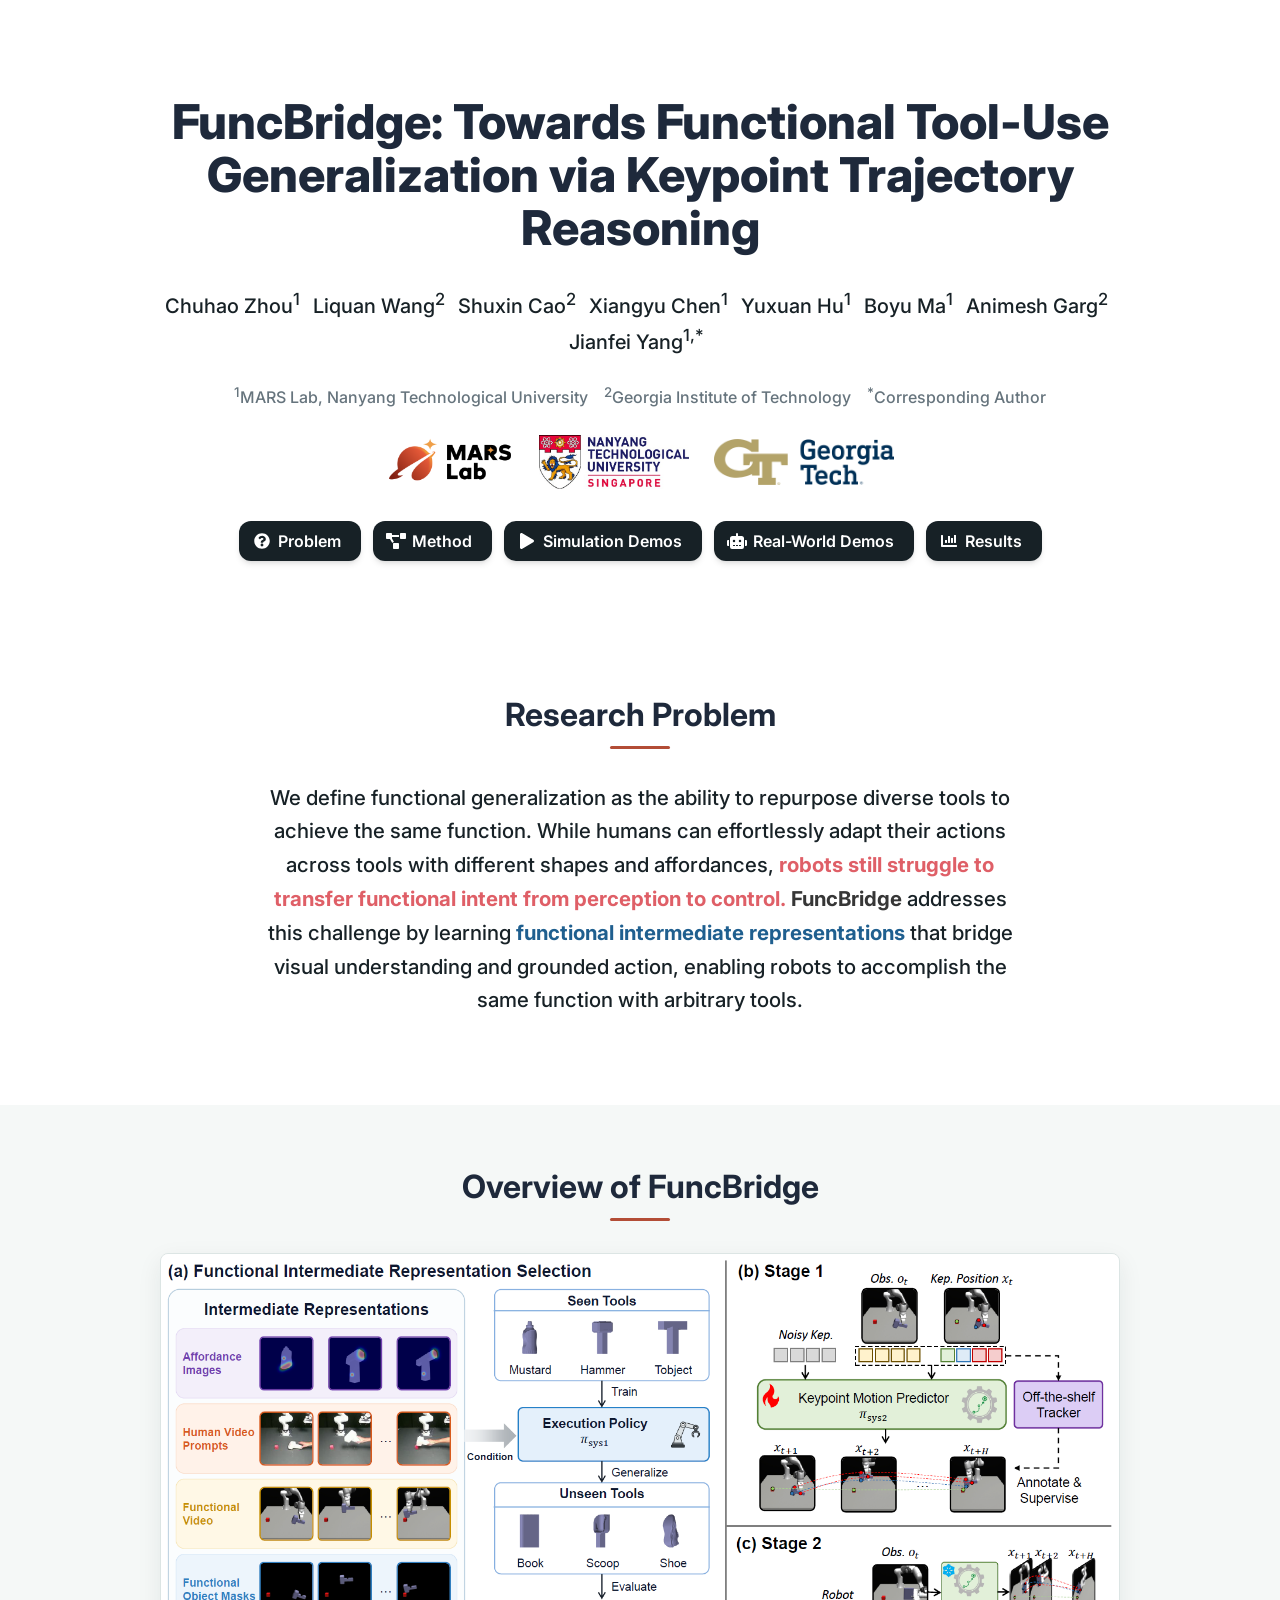
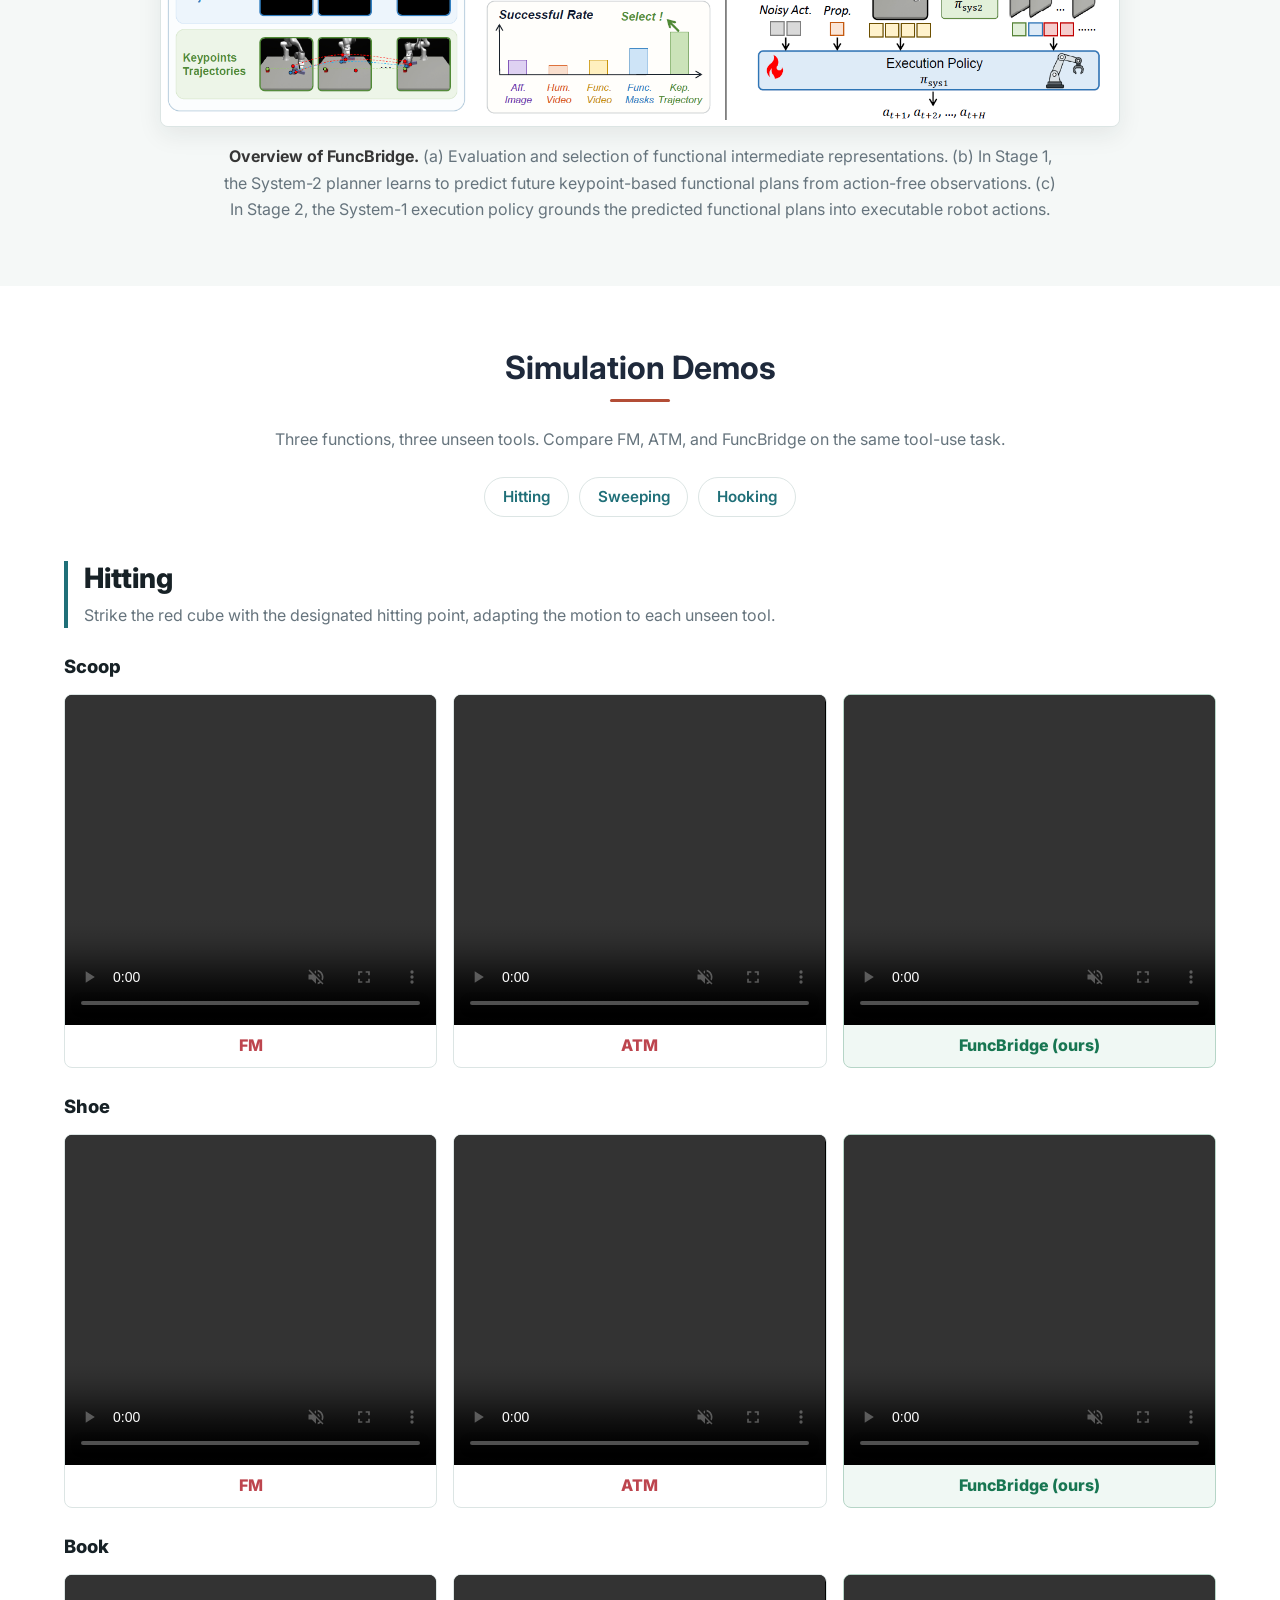
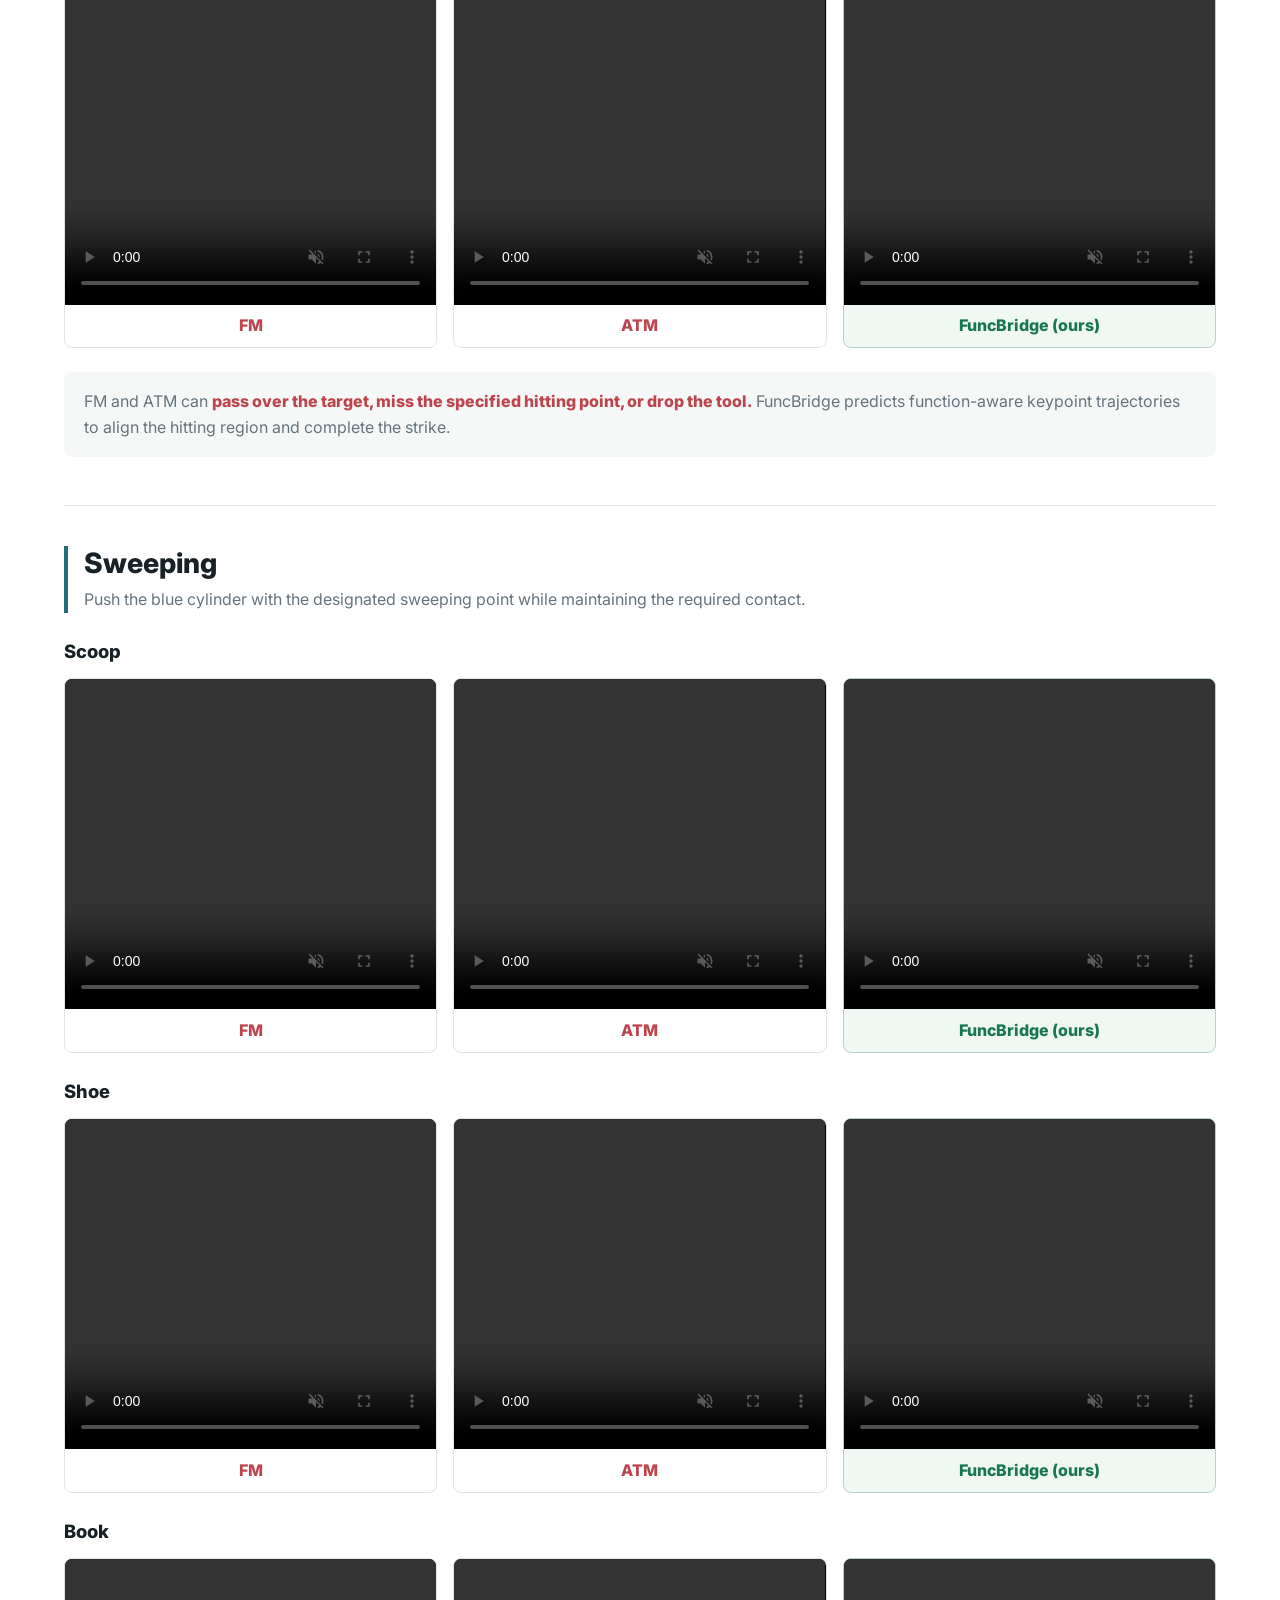
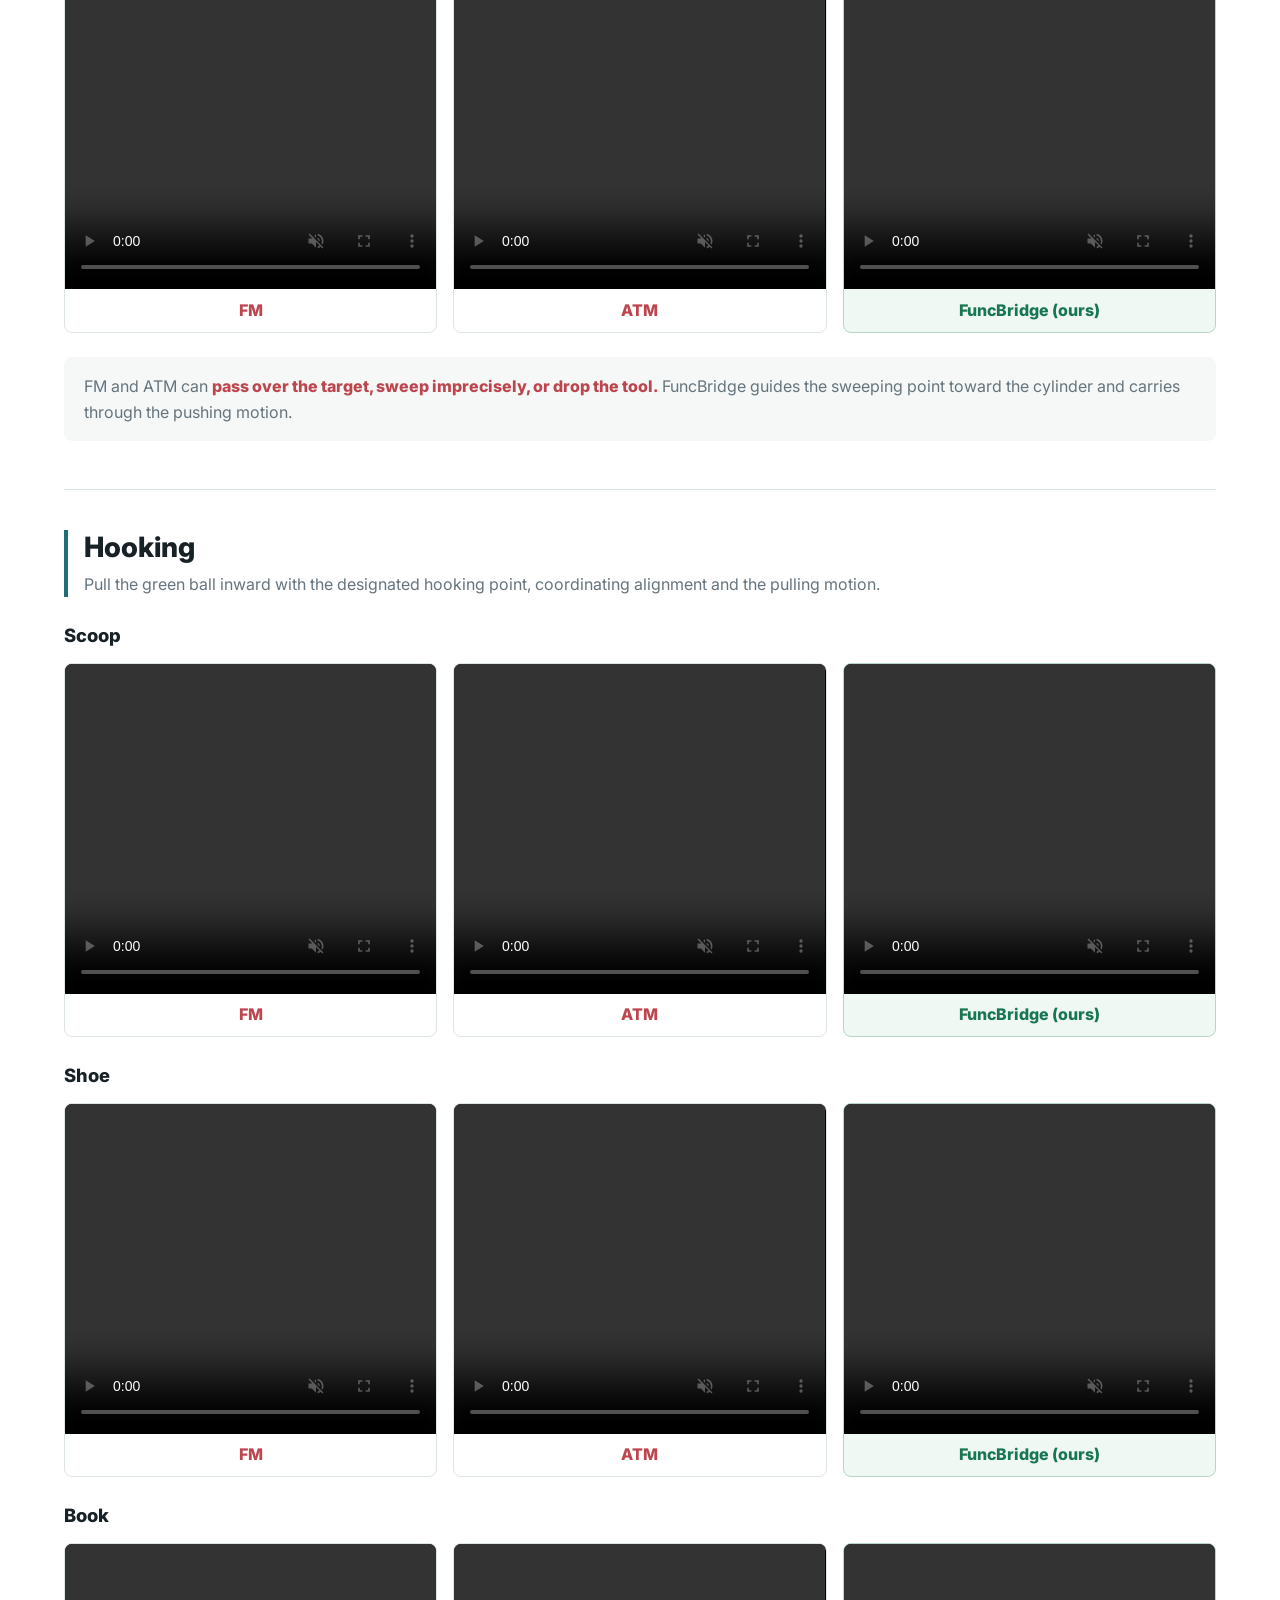
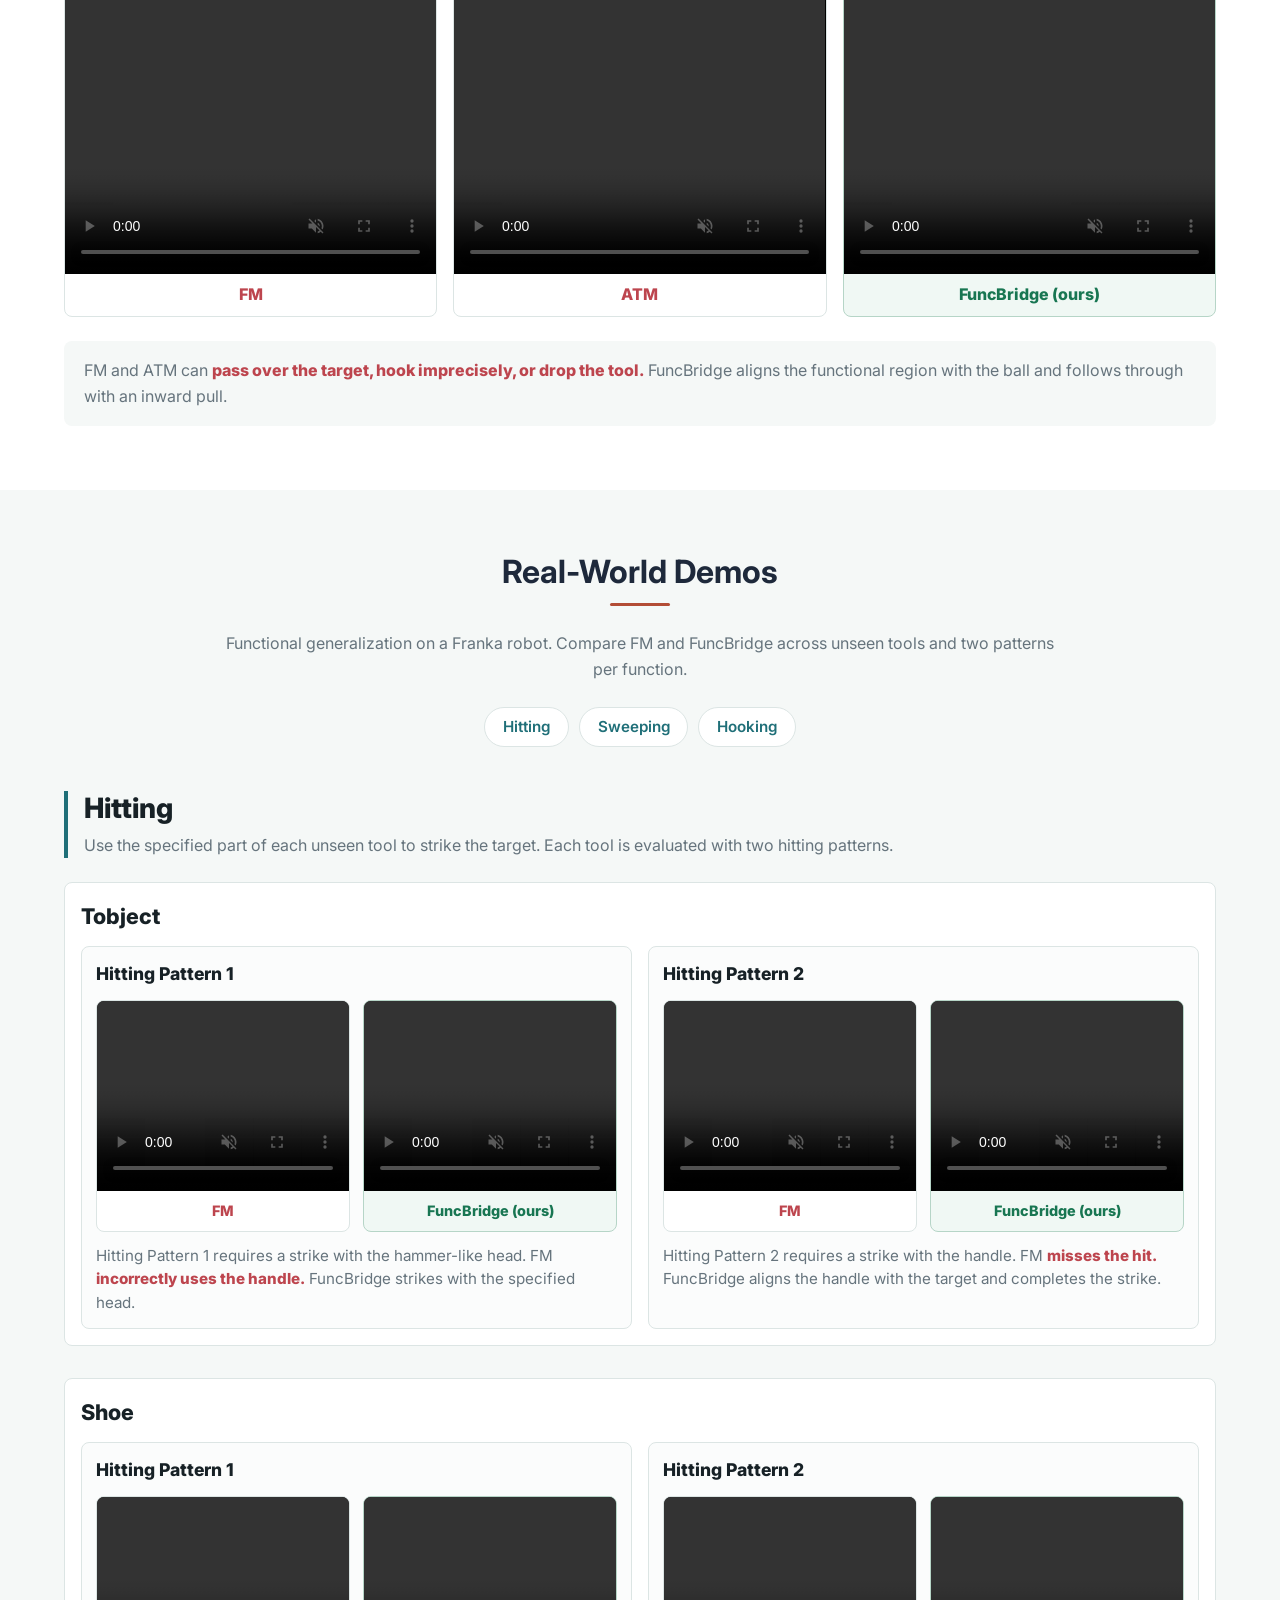
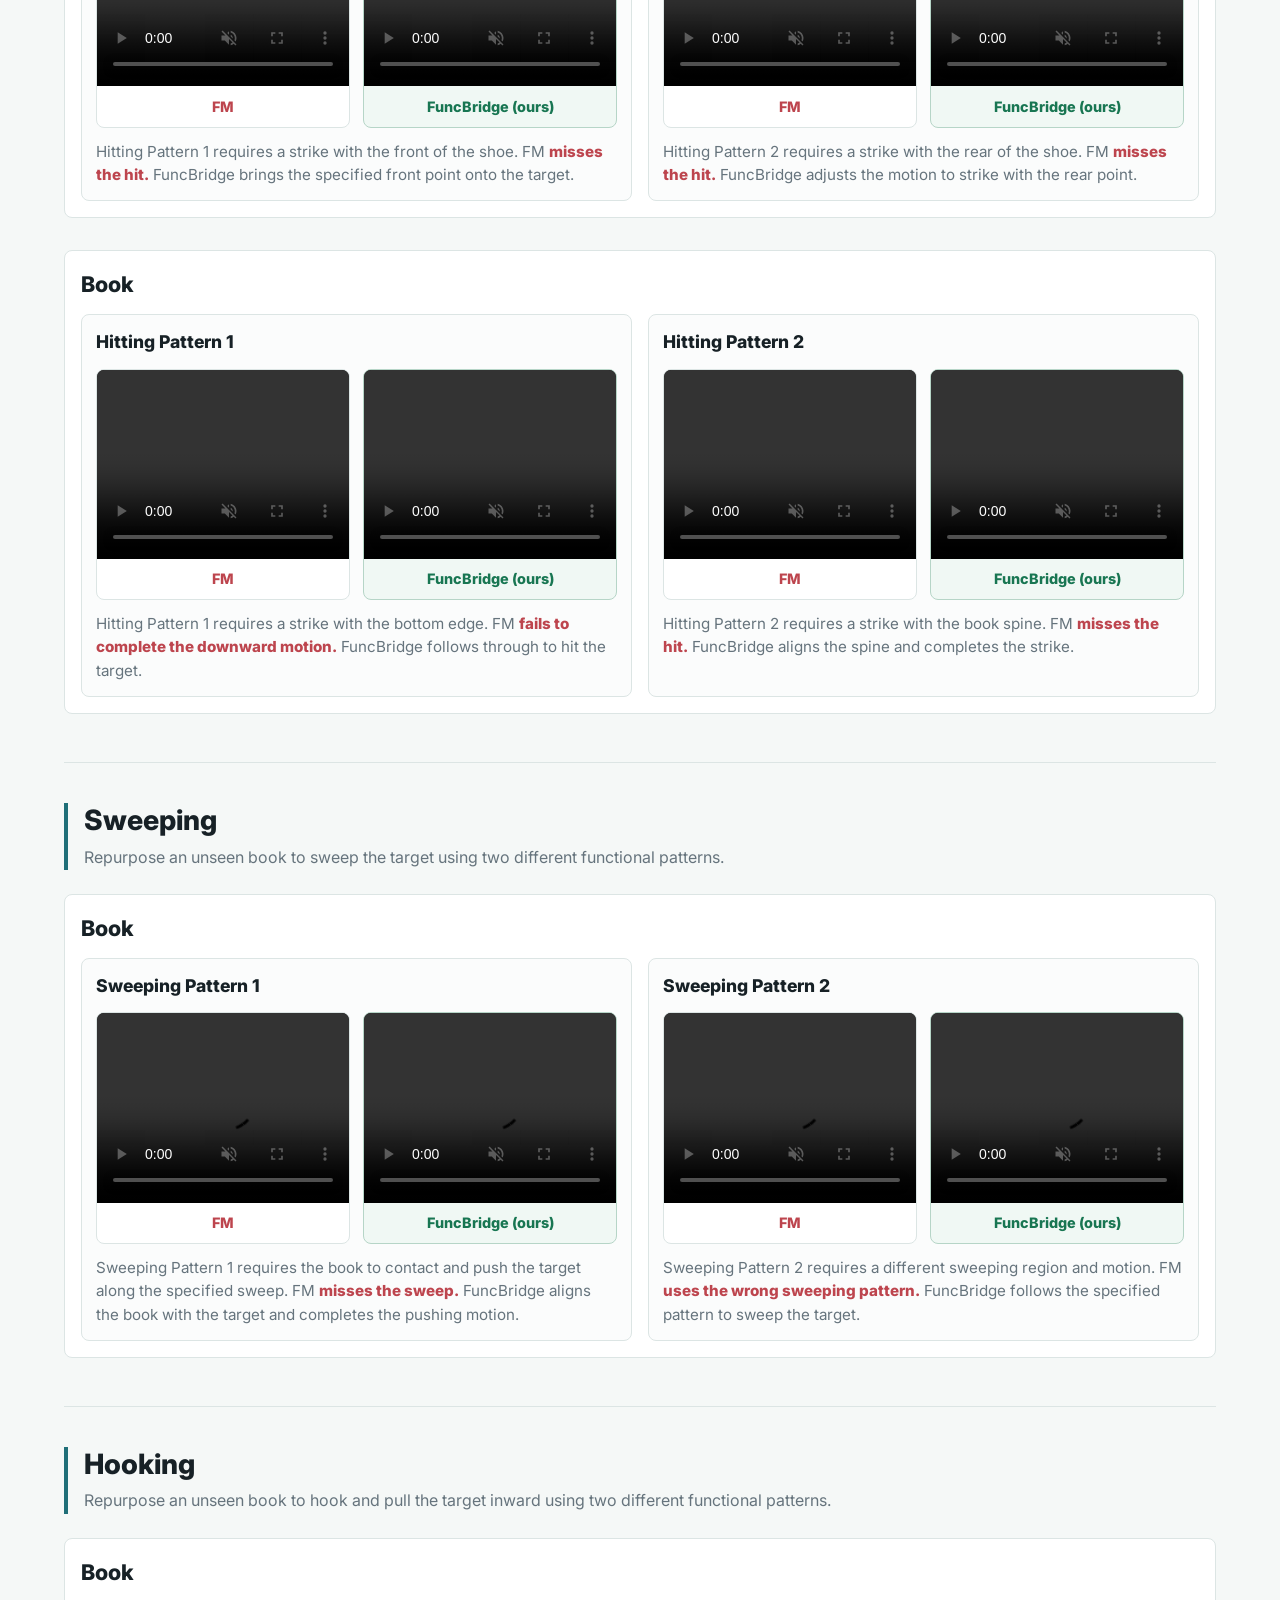
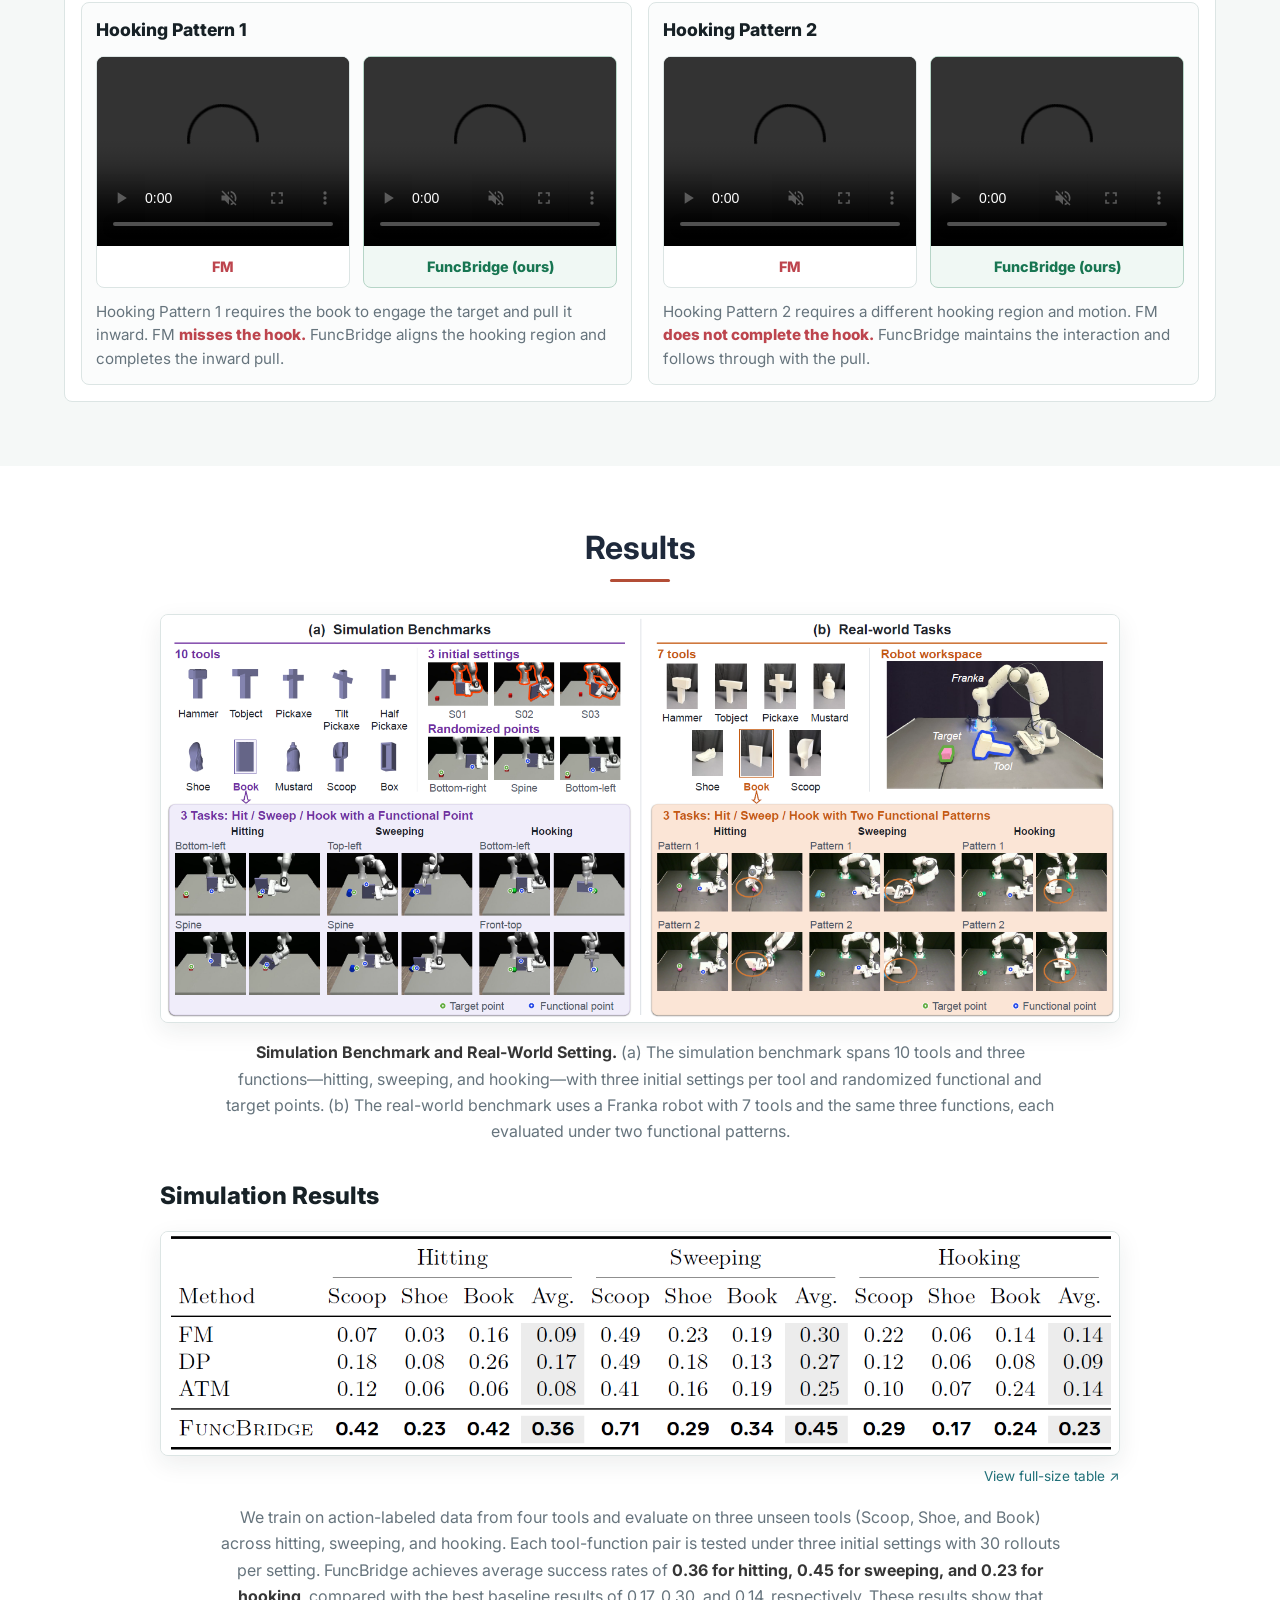
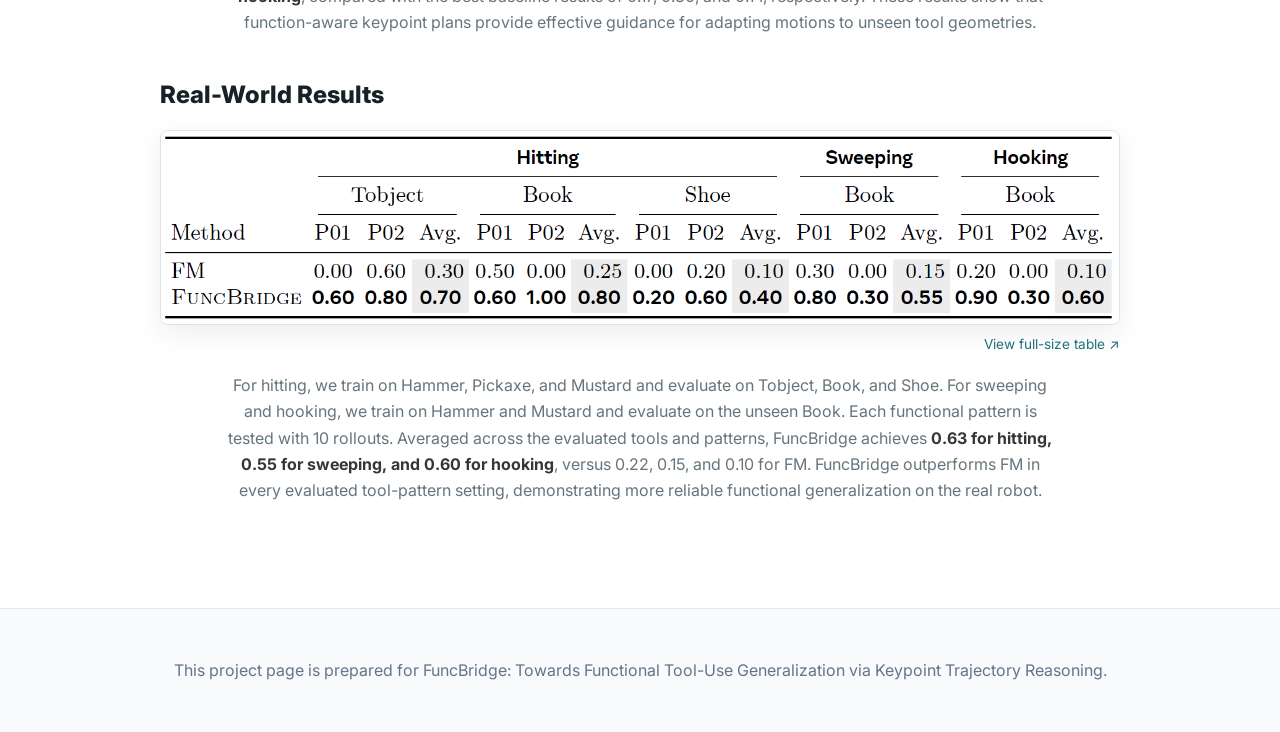
==== commit 3e155f5b: "Hide outdated FORGE intro video" ====
--- a/FuncBridge/index.html
+++ b/FuncBridge/index.html
@@ -102,9 +102,11 @@
             </p>
           </div>
         </div>
+        <!-- Intro video temporarily hidden: it still uses the FORGE branding.
         <video class="main-video" autoplay controls muted loop playsinline preload="metadata">
           <source src="static/videos/intro_video.mp4" type="video/mp4">
         </video>
+        -->
       </div>
     </section>
 
